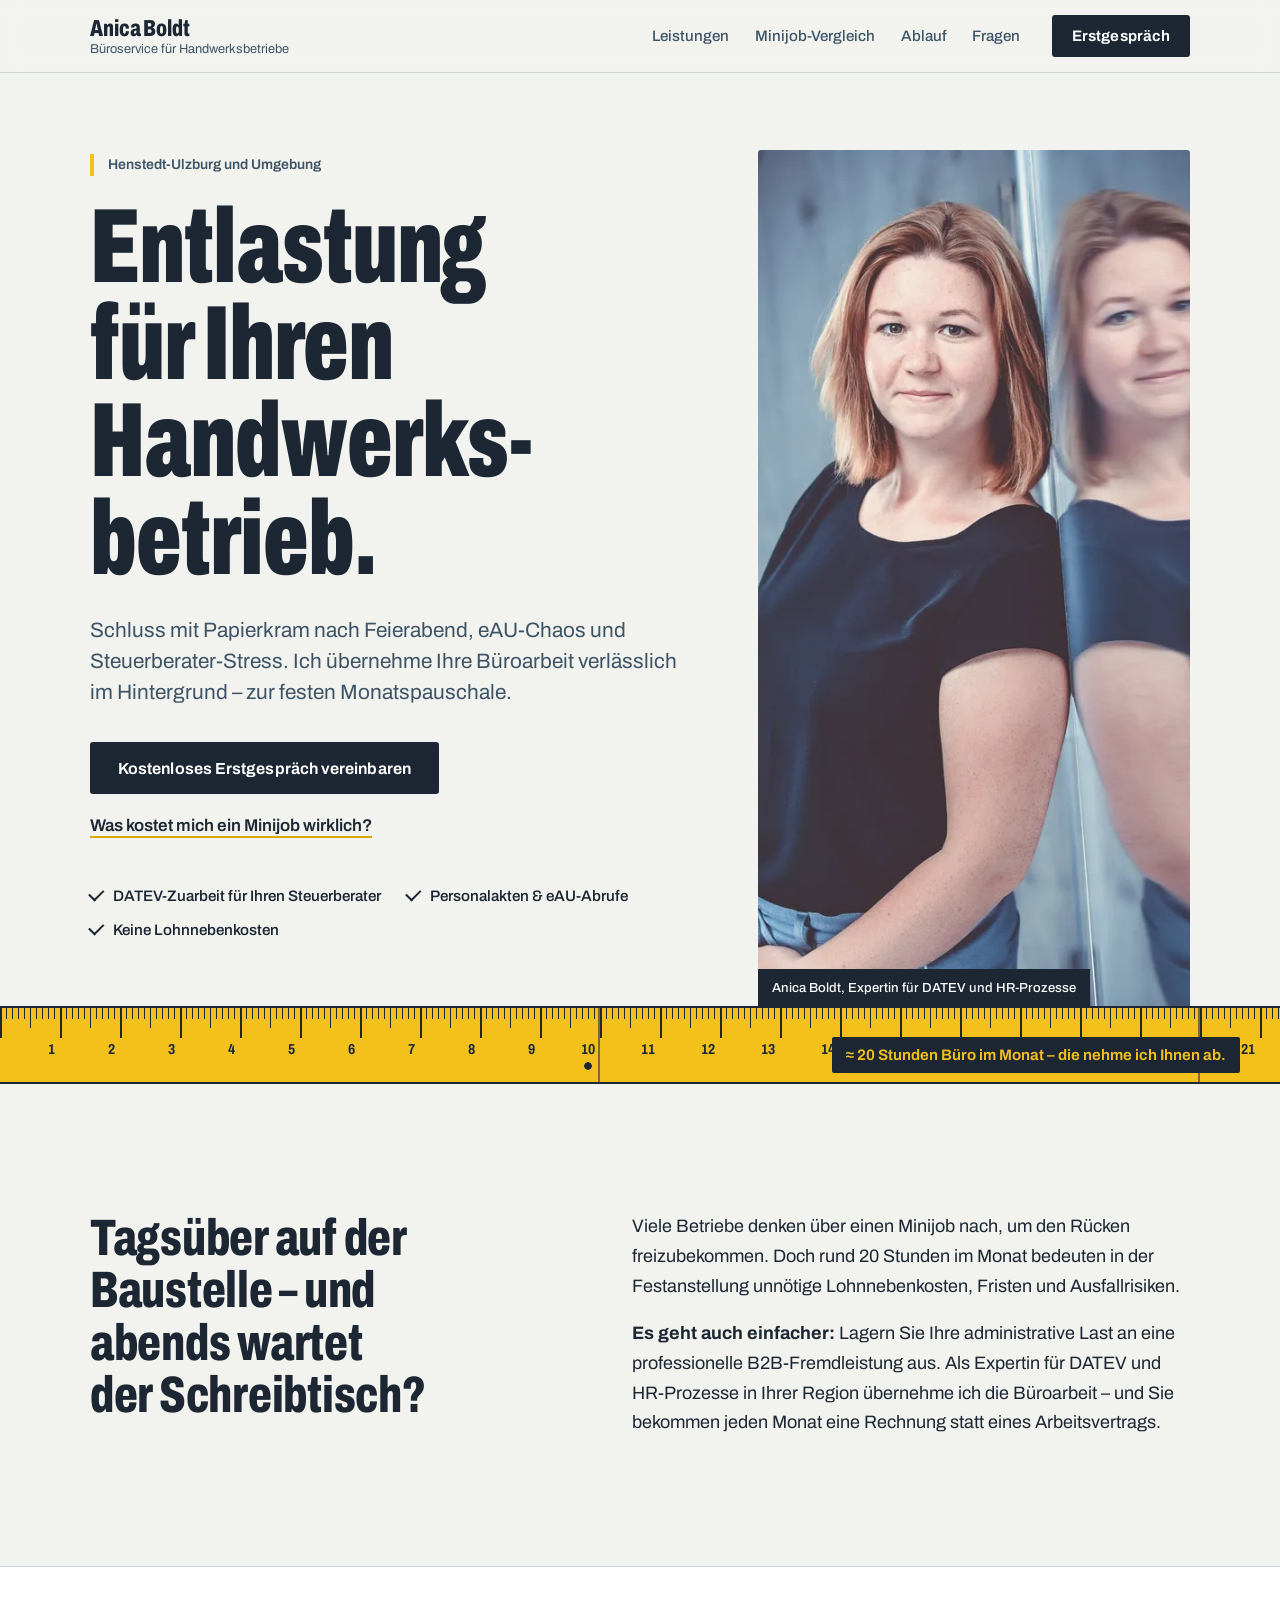
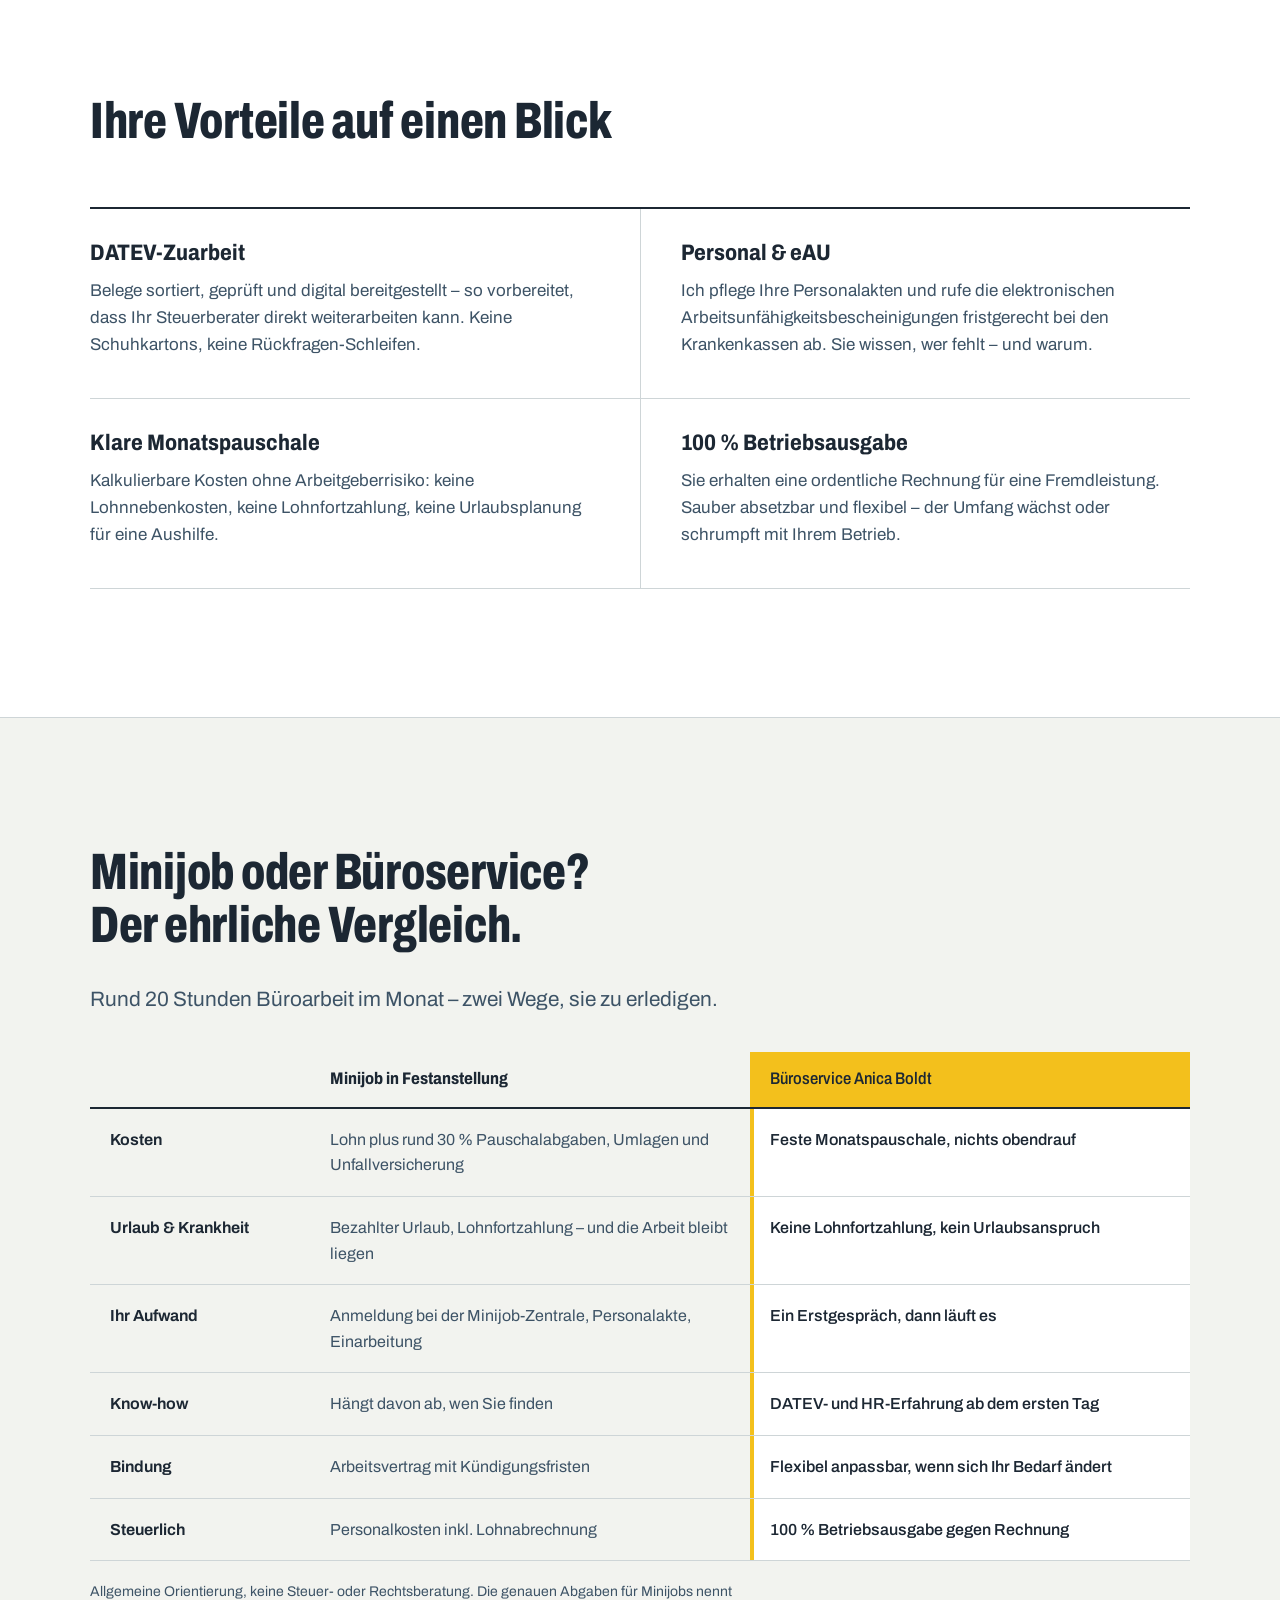
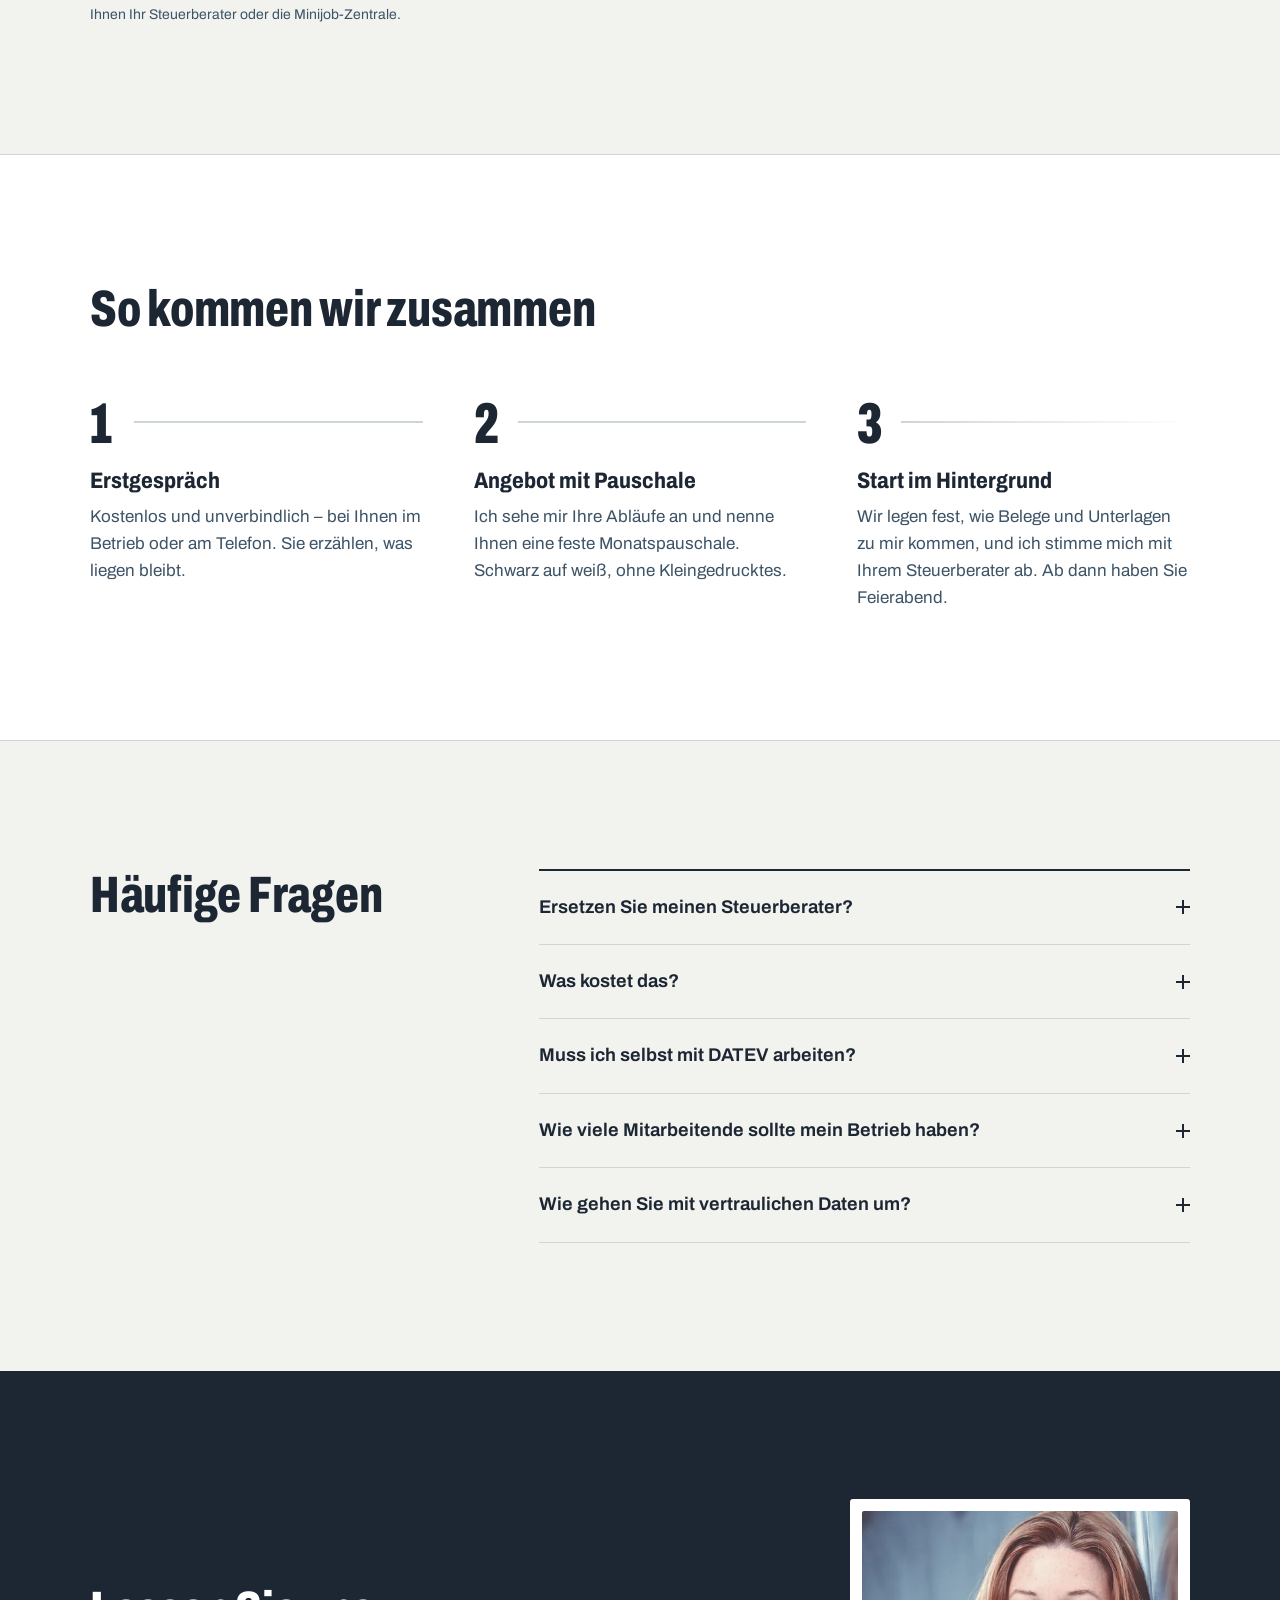
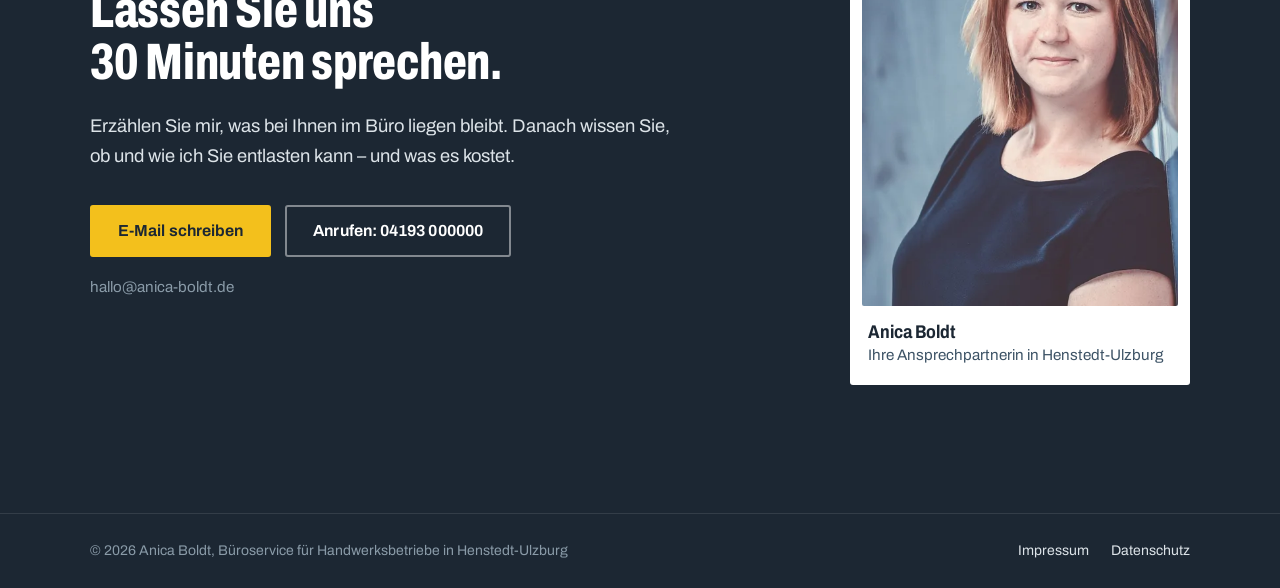
==== index.html @ bea67212 "Landingpage Anica Boldt – Büroservice für Handwerksbetriebe Statische Seite (HTML/CSS), lokal eingeb" ====
<!doctype html>
<html lang="de">
<head>
  <meta charset="utf-8">
  <meta name="viewport" content="width=device-width, initial-scale=1">
  <title>Anica Boldt – Büroservice für Handwerksbetriebe in Henstedt-Ulzburg</title>
  <meta name="description" content="DATEV-Zuarbeit, Personalakten und eAU-Abrufe für Handwerksbetriebe in Henstedt-Ulzburg und Umgebung. Feste Monatspauschale statt Minijob – ohne Lohnnebenkosten und Arbeitgeberrisiko.">
  <link rel="canonical" href="https://anica-boldt.de/">
  <meta property="og:type" content="website">
  <meta property="og:locale" content="de_DE">
  <meta property="og:title" content="Anica Boldt – Büroservice für Handwerksbetriebe">
  <meta property="og:description" content="Schluss mit Papierkram nach Feierabend. DATEV-Zuarbeit, Personal & eAU – zur festen Monatspauschale.">
  <meta property="og:image" content="https://anica-boldt.de/assets/img/og-image.jpg">
  <meta name="theme-color" content="#1C2733">
  <link rel="icon" href="assets/img/favicon.svg" type="image/svg+xml">
  <link rel="preload" href="assets/fonts/archivo-latin-wdth-normal.woff2" as="font" type="font/woff2" crossorigin>
  <link rel="stylesheet" href="assets/css/styles.css">
  <script type="application/ld+json">
  {
    "@context": "https://schema.org",
    "@type": "ProfessionalService",
    "name": "Anica Boldt – Büroservice für Handwerksbetriebe",
    "founder": { "@type": "Person", "name": "Anica Boldt" },
    "areaServed": ["Henstedt-Ulzburg", "Kaltenkirchen", "Norderstedt", "Kreis Segeberg"],
    "address": { "@type": "PostalAddress", "addressLocality": "Henstedt-Ulzburg", "postalCode": "24558", "addressCountry": "DE" },
    "email": "hallo@anica-boldt.de",
    "url": "https://anica-boldt.de/"
  }
  </script>
</head>
<body>
  <a class="skip" href="#inhalt">Zum Inhalt springen</a>

  <header class="site-header">
    <div class="wrap site-header__inner">
      <a class="brand" href="#top" aria-label="Anica Boldt – zur Startseite">
        <span class="brand__name">Anica Boldt</span>
        <span class="brand__tag">Büroservice für Handwerksbetriebe</span>
      </a>
      <nav class="nav" aria-label="Hauptnavigation">
        <a href="#leistungen">Leistungen</a>
        <a href="#vergleich">Minijob-Vergleich</a>
        <a href="#ablauf">Ablauf</a>
        <a href="#fragen">Fragen</a>
      </nav>
      <a class="btn btn--small" href="#kontakt">Erstgespräch</a>
    </div>
  </header>

  <main id="inhalt">
    <!-- HERO -->
    <section class="hero" id="top">
      <div class="wrap hero__grid">
        <div class="hero__text">
          <p class="hero__place">Henstedt-Ulzburg und Umgebung</p>
          <h1 class="hero__title">Entlastung für Ihren Handwerks&shy;betrieb.</h1>
          <p class="hero__lead">Schluss mit Papierkram nach Feierabend, eAU-Chaos und Steuerberater-Stress. Ich übernehme Ihre Büroarbeit verlässlich im Hintergrund – zur festen Monatspauschale.</p>
          <div class="hero__actions">
            <a class="btn" href="#kontakt">Kostenloses Erstgespräch vereinbaren</a>
            <a class="link" href="#vergleich">Was kostet mich ein Minijob wirklich?</a>
          </div>
          <ul class="hero__facts" aria-label="Kurz gesagt">
            <li>DATEV-Zuarbeit für Ihren Steuerberater</li>
            <li>Personalakten &amp; eAU-Abrufe</li>
            <li>Keine Lohnnebenkosten</li>
          </ul>
        </div>
        <figure class="hero__photo">
          <picture>
            <source type="image/webp" srcset="assets/img/anica-boldt-760.webp 760w, assets/img/anica-boldt-1200.webp 1200w" sizes="(min-width: 960px) 44vw, 100vw">
            <img src="assets/img/anica-boldt-1200.jpg" srcset="assets/img/anica-boldt-760.jpg 760w, assets/img/anica-boldt-1200.jpg 1200w" sizes="(min-width: 960px) 44vw, 100vw" width="1200" height="1500" alt="Anica Boldt, Büroservice für Handwerksbetriebe, lehnt lächelnd an einer Glaswand">
          </picture>
          <figcaption>Anica Boldt, Expertin für DATEV und HR-Prozesse</figcaption>
        </figure>
      </div>

      <!-- Zollstock: das eine wiedererkennbare Element der Seite -->
      <div class="ruler" role="img" aria-label="Zollstock-Grafik: rund 20 Stunden Büroarbeit im Monat">
        <div class="ruler__track">
          <div class="ruler__nums" aria-hidden="true"></div>
          <div class="ruler__span">
            <span class="ruler__label">≈ 20 Stunden Büro im Monat – die nehme ich Ihnen ab.</span>
          </div>
        </div>
      </div>
    </section>

    <!-- PROBLEM -->
    <section class="section problem">
      <div class="wrap problem__grid">
        <h2 class="h2">Tagsüber auf der Baustelle – und abends wartet der Schreibtisch?</h2>
        <div class="prose">
          <p>Viele Betriebe denken über einen Minijob nach, um den Rücken freizubekommen. Doch rund 20 Stunden im Monat bedeuten in der Festanstellung unnötige Lohnnebenkosten, Fristen und Ausfallrisiken.</p>
          <p><strong>Es geht auch einfacher:</strong> Lagern Sie Ihre administrative Last an eine professionelle B2B-Fremdleistung aus. Als Expertin für DATEV und HR-Prozesse in Ihrer Region übernehme ich die Büroarbeit – und Sie bekommen jeden Monat eine Rechnung statt eines Arbeitsvertrags.</p>
        </div>
      </div>
    </section>

    <!-- LEISTUNGEN -->
    <section class="section services" id="leistungen">
      <div class="wrap">
        <h2 class="h2 h2--wide">Ihre Vorteile auf einen Blick</h2>
        <div class="services__list">
          <article class="service">
            <h3>DATEV-Zuarbeit</h3>
            <p>Belege sortiert, geprüft und digital bereitgestellt – so vorbereitet, dass Ihr Steuerberater direkt weiterarbeiten kann. Keine Schuhkartons, keine Rückfragen-Schleifen.</p>
          </article>
          <article class="service">
            <h3>Personal &amp; eAU</h3>
            <p>Ich pflege Ihre Personalakten und rufe die elektronischen Arbeitsunfähigkeits&shy;bescheinigungen fristgerecht bei den Krankenkassen ab. Sie wissen, wer fehlt – und warum.</p>
          </article>
          <article class="service">
            <h3>Klare Monatspauschale</h3>
            <p>Kalkulierbare Kosten ohne Arbeitgeberrisiko: keine Lohnnebenkosten, keine Lohnfortzahlung, keine Urlaubsplanung für eine Aushilfe.</p>
          </article>
          <article class="service">
            <h3>100&nbsp;% Betriebsausgabe</h3>
            <p>Sie erhalten eine ordentliche Rechnung für eine Fremdleistung. Sauber absetzbar und flexibel – der Umfang wächst oder schrumpft mit Ihrem Betrieb.</p>
          </article>
        </div>
      </div>
    </section>

    <!-- VERGLEICH -->
    <section class="section compare" id="vergleich">
      <div class="wrap">
        <h2 class="h2 h2--wide">Minijob oder Büroservice? Der ehrliche Vergleich.</h2>
        <p class="compare__intro">Rund 20 Stunden Büroarbeit im Monat – zwei Wege, sie zu erledigen.</p>
        <div class="table-scroll" tabindex="0" role="region" aria-label="Vergleichstabelle Minijob und Büroservice">
          <table class="compare__table">
            <thead>
              <tr>
                <th scope="col"><span class="visually-hidden">Kriterium</span></th>
                <th scope="col">Minijob in Festanstellung</th>
                <th scope="col" class="is-us">Büroservice Anica Boldt</th>
              </tr>
            </thead>
            <tbody>
              <tr>
                <th scope="row">Kosten</th>
                <td>Lohn plus rund 30&nbsp;% Pauschalabgaben, Umlagen und Unfallversicherung</td>
                <td class="is-us">Feste Monatspauschale, nichts obendrauf</td>
              </tr>
              <tr>
                <th scope="row">Urlaub &amp; Krankheit</th>
                <td>Bezahlter Urlaub, Lohnfortzahlung – und die Arbeit bleibt liegen</td>
                <td class="is-us">Keine Lohnfortzahlung, kein Urlaubsanspruch</td>
              </tr>
              <tr>
                <th scope="row">Ihr Aufwand</th>
                <td>Anmeldung bei der Minijob-Zentrale, Personalakte, Einarbeitung</td>
                <td class="is-us">Ein Erstgespräch, dann läuft es</td>
              </tr>
              <tr>
                <th scope="row">Know-how</th>
                <td>Hängt davon ab, wen Sie finden</td>
                <td class="is-us">DATEV- und HR-Erfahrung ab dem ersten Tag</td>
              </tr>
              <tr>
                <th scope="row">Bindung</th>
                <td>Arbeitsvertrag mit Kündigungsfristen</td>
                <td class="is-us">Flexibel anpassbar, wenn sich Ihr Bedarf ändert</td>
              </tr>
              <tr>
                <th scope="row">Steuerlich</th>
                <td>Personalkosten inkl. Lohnabrechnung</td>
                <td class="is-us">100&nbsp;% Betriebsausgabe gegen Rechnung</td>
              </tr>
            </tbody>
          </table>
        </div>
        <p class="fineprint">Allgemeine Orientierung, keine Steuer- oder Rechtsberatung. Die genauen Abgaben für Minijobs nennt Ihnen Ihr Steuerberater oder die Minijob-Zentrale.</p>
      </div>
    </section>

    <!-- ABLAUF (echte Abfolge – daher nummeriert) -->
    <section class="section steps" id="ablauf">
      <div class="wrap">
        <h2 class="h2 h2--wide">So kommen wir zusammen</h2>
        <ol class="steps__list">
          <li>
            <h3>Erstgespräch</h3>
            <p>Kostenlos und unverbindlich – bei Ihnen im Betrieb oder am Telefon. Sie erzählen, was liegen bleibt.</p>
          </li>
          <li>
            <h3>Angebot mit Pauschale</h3>
            <p>Ich sehe mir Ihre Abläufe an und nenne Ihnen eine feste Monatspauschale. Schwarz auf weiß, ohne Kleingedrucktes.</p>
          </li>
          <li>
            <h3>Start im Hintergrund</h3>
            <p>Wir legen fest, wie Belege und Unterlagen zu mir kommen, und ich stimme mich mit Ihrem Steuerberater ab. Ab dann haben Sie Feierabend.</p>
          </li>
        </ol>
      </div>
    </section>

    <!-- FAQ -->
    <section class="section faq" id="fragen">
      <div class="wrap faq__grid">
        <h2 class="h2">Häufige Fragen</h2>
        <div class="faq__list">
          <details>
            <summary>Ersetzen Sie meinen Steuerberater?</summary>
            <p>Nein. Ich arbeite Ihrem Steuerberater zu: Belege, Unterlagen und Personaldaten kommen vollständig und geordnet bei ihm an. Die steuerliche Beratung, Buchführung und Abschlüsse bleiben bei Ihrer Kanzlei – meist wird es dort sogar günstiger, weil weniger nachgefragt werden muss.</p>
          </details>
          <details>
            <summary>Was kostet das?</summary>
            <p>Das hängt vom Umfang ab – wie viele Belege, wie viele Mitarbeitende. Nach dem Erstgespräch bekommen Sie eine feste Monatspauschale. Keine Stundenzettel, keine Überraschungen.</p>
          </details>
          <details>
            <summary>Muss ich selbst mit DATEV arbeiten?</summary>
            <p>Nein. Sie geben mir Ihre Unterlagen so, wie es für Sie am einfachsten ist. Den Weg in die DATEV-Welt Ihres Steuerberaters übernehme ich.</p>
          </details>
          <details>
            <summary>Wie viele Mitarbeitende sollte mein Betrieb haben?</summary>
            <p>Mein Angebot richtet sich an kleine und mittlere Handwerksbetriebe – vom Meister mit zwei Gesellen bis zum Betrieb mit eigener Kolonne. Sprechen Sie mich einfach an.</p>
          </details>
          <details>
            <summary>Wie gehen Sie mit vertraulichen Daten um?</summary>
            <p>Personal- und Finanzdaten behandle ich streng vertraulich. Wir schließen einen Vertrag zur Auftragsverarbeitung nach DSGVO, bevor ich mit Ihren Unterlagen arbeite.</p>
          </details>
        </div>
      </div>
    </section>

    <!-- KONTAKT -->
    <section class="contact" id="kontakt">
      <div class="wrap contact__grid">
        <div class="contact__text">
          <h2 class="h2 h2--light">Lassen Sie uns 30&nbsp;Minuten sprechen.</h2>
          <p>Erzählen Sie mir, was bei Ihnen im Büro liegen bleibt. Danach wissen Sie, ob und wie ich Sie entlasten kann – und was es kostet.</p>
          <div class="contact__actions">
            <a class="btn btn--yellow" href="mailto:hallo@anica-boldt.de?subject=Erstgespr%C3%A4ch%20B%C3%BCroservice">E-Mail schreiben</a>
            <a class="btn btn--ghost" href="tel:+494193000000">Anrufen: 04193 000000</a>
          </div>
          <p class="contact__mail">hallo@anica-boldt.de</p>
        </div>
        <figure class="contact__card">
          <picture>
            <source type="image/webp" srcset="assets/img/anica-boldt-portrait.webp">
            <img src="assets/img/anica-boldt-portrait.jpg" width="480" height="600" alt="Porträt von Anica Boldt">
          </picture>
          <figcaption>
            <strong>Anica Boldt</strong>
            Ihre Ansprechpartnerin in Henstedt-Ulzburg
          </figcaption>
        </figure>
      </div>
    </section>
  </main>

  <footer class="site-footer">
    <div class="wrap site-footer__inner">
      <p>© <span id="year">2026</span> Anica Boldt, Büroservice für Handwerksbetriebe in Henstedt-Ulzburg</p>
      <nav aria-label="Rechtliches">
        <a href="impressum.html">Impressum</a>
        <a href="datenschutz.html">Datenschutz</a>
      </nav>
    </div>
  </footer>

  <script src="assets/js/main.js" defer></script>
</body>
</html>
---- assets/css/styles.css ----
/* Anica Boldt – Büroservice für Handwerksbetriebe
   Farben aus dem Foto (Schiefer/Blaugrau) + Zollstock-Gelb als einziger Akzent. */

@font-face {
  font-family: "Archivo";
  font-style: normal;
  font-display: swap;
  font-weight: 100 900;
  font-stretch: 62% 125%;
  src: url("../fonts/archivo-latin-wdth-normal.woff2") format("woff2-variations"),
       url("../fonts/archivo-latin-wdth-normal.woff2") format("woff2");
}

:root {
  --ink: #1C2733;        /* Schiefer, fast schwarz */
  --slate: #3D5366;      /* Blaugrau aus dem Foto */
  --mist: #8A9BA8;       /* gedämpftes Grau für Nebentext auf dunkel */
  --paper: #F2F3EF;      /* kühles Papierweiß */
  --white: #FFFFFF;
  --line: #CED5D7;
  --yellow: #F3C01C;     /* Zollstock-Gelb */
  --yellow-deep: #D9A800;

  --font: "Archivo", "Helvetica Neue", Arial, sans-serif;
  --condensed: 72%;
  --wrap: 1180px;
  --gutter: clamp(16px, 4vw, 40px);
  --section: clamp(72px, 10vw, 128px);

  /* Typoskala (Quarte, 1.333) */
  --t-small: 0.875rem;
  --t-body: 1.0625rem;
  --t-lead: 1.3rem;
  --t-h3: 1.4rem;
  --t-h2: clamp(2rem, 4.2vw, 3.2rem);
  --t-h1: clamp(3rem, 8.4vw, 6.6rem);
}

*,
*::before,
*::after { box-sizing: border-box; }

html { scroll-behavior: smooth; scroll-padding-top: 84px; }
@media (prefers-reduced-motion: reduce) { html { scroll-behavior: auto; } }

body {
  margin: 0;
  font-family: var(--font);
  font-size: var(--t-body);
  line-height: 1.6;
  color: var(--ink);
  background: var(--paper);
  -webkit-font-smoothing: antialiased;
  text-rendering: optimizeLegibility;
}

img { display: block; max-width: 100%; height: auto; }
figure { margin: 0; }
h1, h2, h3 { margin: 0; line-height: 1.05; }
p { margin: 0 0 1em; }
p:last-child { margin-bottom: 0; }

a { color: inherit; }
:focus-visible {
  outline: 3px solid var(--yellow-deep);
  outline-offset: 3px;
  border-radius: 2px;
}

.wrap {
  width: 100%;
  max-width: var(--wrap);
  margin-inline: auto;
  padding-inline: var(--gutter);
}

.visually-hidden {
  position: absolute; width: 1px; height: 1px; overflow: hidden;
  clip: rect(0 0 0 0); white-space: nowrap;
}

.skip {
  position: absolute; left: 16px; top: -60px; z-index: 100;
  background: var(--yellow); color: var(--ink); padding: 10px 16px;
  font-weight: 700; text-decoration: none;
}
.skip:focus { top: 12px; }

/* ---------- Buttons & Links ---------- */
.btn {
  display: inline-flex; align-items: center; justify-content: center;
  min-height: 52px; padding: 0 26px;
  background: var(--ink); color: var(--white);
  font-weight: 650; font-size: 1rem; letter-spacing: 0.005em;
  text-decoration: none; border-radius: 3px;
  border: 2px solid var(--ink);
  transition: background-color .15s ease, color .15s ease;
}
.btn:hover { background: var(--slate); border-color: var(--slate); }
.btn--small { min-height: 42px; padding: 0 18px; font-size: 0.95rem; }
.btn--yellow { background: var(--yellow); border-color: var(--yellow); color: var(--ink); }
.btn--yellow:hover { background: #FFD43D; border-color: #FFD43D; }
.btn--ghost { background: transparent; border-color: rgba(255,255,255,.45); color: var(--white); }
.btn--ghost:hover { background: rgba(255,255,255,.08); border-color: var(--white); }

.link {
  font-weight: 600;
  text-decoration: underline;
  text-decoration-color: var(--yellow-deep);
  text-decoration-thickness: 2px;
  text-underline-offset: 5px;
}
.link:hover { text-decoration-color: var(--ink); }

/* ---------- Header ---------- */
.site-header {
  position: sticky; top: 0; z-index: 50;
  background: rgba(242, 243, 239, .92);
  backdrop-filter: saturate(1.2) blur(8px);
  -webkit-backdrop-filter: saturate(1.2) blur(8px);
  border-bottom: 1px solid var(--line);
}
.site-header__inner {
  display: flex; align-items: center; gap: 32px;
  min-height: 72px;
}
.brand { display: flex; flex-direction: column; text-decoration: none; line-height: 1.1; }
.brand__name {
  font-size: 1.45rem; font-weight: 800; font-stretch: var(--condensed);
  letter-spacing: -0.005em;
}
.brand__tag { font-size: 0.8rem; color: var(--slate); }
.nav { display: flex; gap: 26px; margin-left: auto; }
.nav a { text-decoration: none; font-size: 0.95rem; font-weight: 500; color: var(--slate); }
.nav a:hover { color: var(--ink); }

@media (max-width: 880px) {
  .nav { display: none; }
  .site-header__inner { justify-content: space-between; }
}

/* ---------- Hero ---------- */
.hero { padding-top: clamp(40px, 6vw, 80px); overflow: hidden; }
.hero__grid {
  display: grid;
  grid-template-columns: minmax(0, 7fr) minmax(0, 5fr);
  gap: clamp(32px, 5vw, 72px);
  align-items: end;
}
.hero__text { padding-bottom: clamp(32px, 5vw, 64px); }
.hero__place {
  display: inline-block;
  font-size: var(--t-small); font-weight: 600; color: var(--slate);
  margin-bottom: 22px;
  padding-left: 14px;
  border-left: 4px solid var(--yellow);
}
.hero__title {
  font-size: var(--t-h1);
  font-weight: 850;
  font-stretch: 64%;
  line-height: 0.92;
  letter-spacing: -0.01em;
  text-wrap: balance;
  hyphens: manual;
  margin-bottom: 28px;
}
.hero__lead {
  font-size: var(--t-lead);
  line-height: 1.5;
  max-width: 34em;
  color: var(--slate);
  margin-bottom: 34px;
}
.hero__actions { display: flex; flex-wrap: wrap; align-items: center; gap: 18px 28px; }
.hero__facts {
  list-style: none; padding: 0; margin: 44px 0 0;
  display: flex; flex-wrap: wrap; gap: 10px 26px;
  font-size: 0.95rem; font-weight: 550;
}
.hero__facts li { display: flex; align-items: center; gap: 9px; }
.hero__facts li::before {
  content: ""; width: 14px; height: 9px; flex: none;
  border-left: 2.5px solid var(--ink); border-bottom: 2.5px solid var(--ink);
  transform: rotate(-45deg) translate(1px, -2px);
}

.hero__photo { position: relative; align-self: stretch; }
.hero__photo img {
  width: 100%; height: 100%;
  object-fit: cover; object-position: 30% 20%;
  aspect-ratio: 4 / 5;
  border-radius: 3px 3px 0 0;
}
.hero__photo figcaption {
  position: absolute; left: 0; bottom: 0;
  background: var(--ink); color: var(--white);
  font-size: 0.82rem; font-weight: 500;
  padding: 8px 14px;
}

@media (max-width: 960px) {
  .hero__grid { grid-template-columns: 1fr; }
  .hero__text { padding-bottom: 0; }
  .hero__photo { max-width: 520px; }
  .hero__photo img { aspect-ratio: 5 / 4; object-position: 30% 22%; }
}

/* ---------- Zollstock ---------- */
.ruler {
  position: relative;
  background: var(--yellow);
  border-top: 2px solid var(--ink);
  border-bottom: 2px solid var(--ink);
}
.ruler__track {
  position: relative;
  height: 74px;
  /* Millimeter-, Halbzentimeter- und Zentimeterstriche */
  background-image:
    linear-gradient(to right, var(--ink) 2px, transparent 2px),
    linear-gradient(to right, var(--ink) 1.5px, transparent 1.5px),
    linear-gradient(to right, var(--ink) 1px, transparent 1px);
  background-size: 60px 30px, 30px 20px, 6px 11px;
  background-repeat: repeat-x;
  background-position: 0 0, 0 0, 0 0;
}
/* Gelenke des Zollstocks alle 20 cm */
.ruler__track::after {
  content: "";
  position: absolute; inset: 0;
  background-image:
    linear-gradient(to right, transparent 0 calc(100% - 2px), rgba(28,39,51,.55) calc(100% - 2px)),
    radial-gradient(circle at calc(100% - 12px) 58px, var(--ink) 0 3.5px, transparent 4px);
  background-size: 600px 100%, 600px 100%;
  background-repeat: repeat-x;
  pointer-events: none;
}
.ruler__nums {
  position: absolute; top: 30px; left: 0; right: 0;
  display: flex; white-space: nowrap; overflow: hidden;
  font-size: 0.9rem; font-weight: 700; font-stretch: 80%;
  font-variant-numeric: tabular-nums;
}
.ruler__nums span { flex: 0 0 60px; text-align: right; padding-right: 5px; }
.ruler__span {
  position: absolute; z-index: 2; right: var(--gutter); bottom: 9px;
  display: flex; align-items: center;
}
.ruler__label {
  background: var(--ink); color: var(--yellow);
  font-size: 0.95rem; font-weight: 650;
  padding: 6px 14px;
  border-radius: 2px;
}
@media (max-width: 640px) {
  .ruler__track { height: 118px; }
  .ruler__track::after { background-image: linear-gradient(to right, transparent 0 calc(100% - 2px), rgba(28,39,51,.55) calc(100% - 2px)); }
  .ruler__span { left: var(--gutter); right: var(--gutter); bottom: 8px; }
  .ruler__label { font-size: 0.85rem; }
}

/* ---------- Sections ---------- */
.section { padding-block: var(--section); }
.h2 {
  font-size: var(--t-h2);
  font-weight: 800;
  font-stretch: var(--condensed);
  letter-spacing: -0.005em;
  line-height: 1.02;
  text-wrap: balance;
}
.h2--wide { max-width: 18em; margin-bottom: clamp(36px, 5vw, 60px); }
.h2--light { color: var(--white); }

.prose { max-width: 36em; font-size: 1.125rem; line-height: 1.65; }

/* Problem */
.problem__grid {
  display: grid;
  grid-template-columns: minmax(0, 5fr) minmax(0, 6fr);
  gap: clamp(28px, 6vw, 96px);
}
@media (max-width: 860px) { .problem__grid { grid-template-columns: 1fr; } }

/* Leistungen */
.services { background: var(--white); border-block: 1px solid var(--line); }
.services__list {
  display: grid;
  grid-template-columns: repeat(2, minmax(0, 1fr));
  border-top: 2px solid var(--ink);
}
.service {
  padding: 32px 40px 40px 0;
  border-bottom: 1px solid var(--line);
}
.service:nth-child(even) { padding-left: 40px; padding-right: 0; border-left: 1px solid var(--line); }
.service h3 {
  font-size: var(--t-h3); font-weight: 750; font-stretch: 85%;
  margin-bottom: 12px;
}
.service p { color: var(--slate); max-width: 32em; }
@media (max-width: 760px) {
  .services__list { grid-template-columns: 1fr; }
  .service, .service:nth-child(even) { padding: 26px 0 30px; border-left: 0; }
}

/* Vergleich */
.compare__intro { font-size: var(--t-lead); color: var(--slate); margin: -28px 0 36px; max-width: 34em; }
.table-scroll { overflow-x: auto; -webkit-overflow-scrolling: touch; }
.compare__table {
  width: 100%; min-width: 620px;
  border-collapse: collapse;
  font-size: 1rem;
}
.compare__table th,
.compare__table td {
  text-align: left; vertical-align: top;
  padding: 18px 20px;
  border-bottom: 1px solid var(--line);
}
.compare__table thead th {
  font-size: 1.05rem; font-weight: 750; font-stretch: 85%;
  border-bottom: 2px solid var(--ink);
  vertical-align: bottom;
  padding-block: 14px;
}
.compare__table tbody th { font-weight: 650; width: 20%; }
.compare__table td { color: var(--slate); width: 40%; }
.compare__table .is-us { background: var(--white); color: var(--ink); font-weight: 550; }
.compare__table thead .is-us { background: var(--yellow); border-bottom-color: var(--ink); }
.compare__table tbody td.is-us { box-shadow: inset 4px 0 0 var(--yellow); }
.fineprint { margin-top: 20px; font-size: var(--t-small); color: var(--slate); max-width: 46em; }

/* Ablauf */
.steps { background: var(--white); border-block: 1px solid var(--line); }
.steps__list {
  list-style: none; margin: 0; padding: 0;
  display: grid; grid-template-columns: repeat(3, minmax(0, 1fr));
  gap: clamp(24px, 4vw, 56px);
  counter-reset: step;
}
.steps__list li { counter-increment: step; position: relative; padding-top: 74px; }
.steps__list li::before {
  content: counter(step);
  position: absolute; top: 0; left: 0;
  font-size: 3.6rem; font-weight: 850; font-stretch: 64%; line-height: 1;
  color: var(--ink);
}
.steps__list li::after {
  content: ""; position: absolute; top: 26px; left: 44px; right: 0;
  height: 2px; background: var(--line);
}
.steps__list li:last-child::after { background: linear-gradient(to right, var(--line), transparent); }
.steps__list h3 { font-size: var(--t-h3); font-weight: 750; font-stretch: 85%; margin-bottom: 10px; }
.steps__list p { color: var(--slate); max-width: 26em; }
@media (max-width: 820px) { .steps__list { grid-template-columns: 1fr; } }

/* FAQ */
.faq__grid {
  display: grid;
  grid-template-columns: minmax(0, 4fr) minmax(0, 7fr);
  gap: clamp(28px, 6vw, 96px);
}
@media (max-width: 860px) { .faq__grid { grid-template-columns: 1fr; } }
.faq__list { border-top: 2px solid var(--ink); }
.faq__list details { border-bottom: 1px solid var(--line); }
.faq__list summary {
  cursor: pointer; list-style: none;
  display: flex; justify-content: space-between; align-items: center; gap: 20px;
  padding: 22px 0;
  font-size: 1.15rem; font-weight: 650;
}
.faq__list summary::-webkit-details-marker { display: none; }
.faq__list summary::after {
  content: ""; flex: none; width: 14px; height: 14px;
  background:
    linear-gradient(var(--ink), var(--ink)) center / 14px 2px no-repeat,
    linear-gradient(var(--ink), var(--ink)) center / 2px 14px no-repeat;
  transition: transform .2s ease;
}
.faq__list details[open] summary::after { transform: rotate(45deg); }
.faq__list details p { color: var(--slate); max-width: 38em; padding-bottom: 24px; margin: 0; }
@media (prefers-reduced-motion: reduce) { .faq__list summary::after { transition: none; } }

/* Kontakt */
.contact { background: var(--ink); color: #DCE3E8; padding-block: var(--section); }
.contact__grid {
  display: grid;
  grid-template-columns: minmax(0, 7fr) minmax(0, 4fr);
  gap: clamp(36px, 6vw, 96px);
  align-items: center;
}
.contact__text p { font-size: 1.15rem; max-width: 32em; margin-top: 24px; }
.contact__actions { display: flex; flex-wrap: wrap; gap: 14px; margin-top: 34px; }
.contact__mail { font-size: 0.95rem !important; color: var(--mist); margin-top: 18px !important; }
.contact__card { background: var(--white); color: var(--ink); padding: 12px 12px 18px; max-width: 340px; justify-self: end; border-radius: 3px; }
.contact__card img { width: 100%; aspect-ratio: 4 / 5; object-fit: cover; border-radius: 2px; }
.contact__card figcaption { padding: 14px 6px 0; font-size: 0.95rem; color: var(--slate); line-height: 1.4; }
.contact__card strong { display: block; color: var(--ink); font-size: 1.15rem; font-stretch: 85%; }
@media (max-width: 820px) {
  .contact__grid { grid-template-columns: 1fr; }
  .contact__card { justify-self: start; max-width: 280px; }
}

/* Footer */
.site-footer { background: var(--ink); color: var(--mist); border-top: 1px solid rgba(255,255,255,.1); font-size: var(--t-small); }
.site-footer__inner { display: flex; flex-wrap: wrap; justify-content: space-between; gap: 12px 24px; padding-block: 26px; }
.site-footer p { margin: 0; }
.site-footer nav { display: flex; gap: 22px; }
.site-footer a { color: #DCE3E8; text-decoration: none; }
.site-footer a:hover { text-decoration: underline; }

/* Rechtstexte */
.legal { padding-block: clamp(48px, 8vw, 96px); }
.legal .wrap { max-width: 820px; }
.legal h1 { font-size: var(--t-h2); font-weight: 800; font-stretch: var(--condensed); margin-bottom: 32px; }
.legal h2 { font-size: 1.3rem; font-stretch: 85%; margin: 36px 0 10px; }
.legal p, .legal li { color: var(--slate); max-width: 40em; }
.todo { background: #FFF3C4; padding: 1px 4px; }
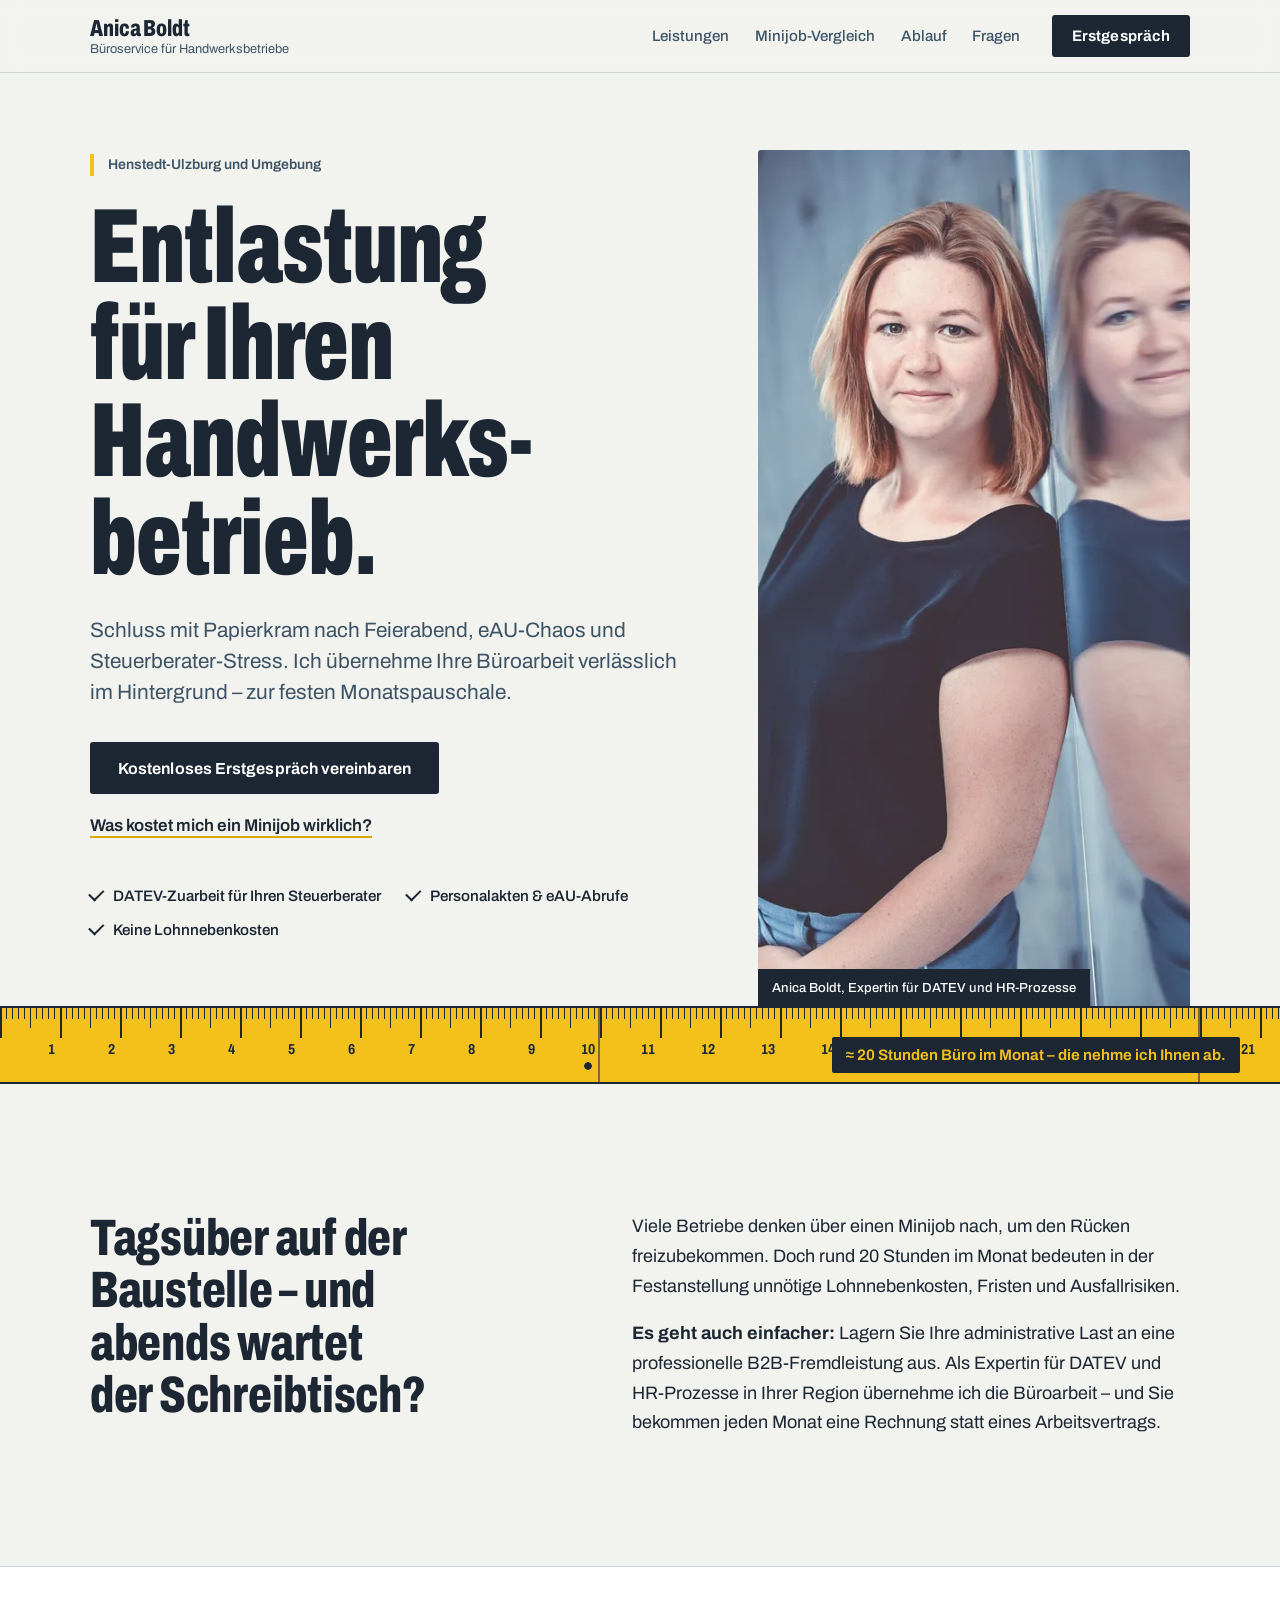
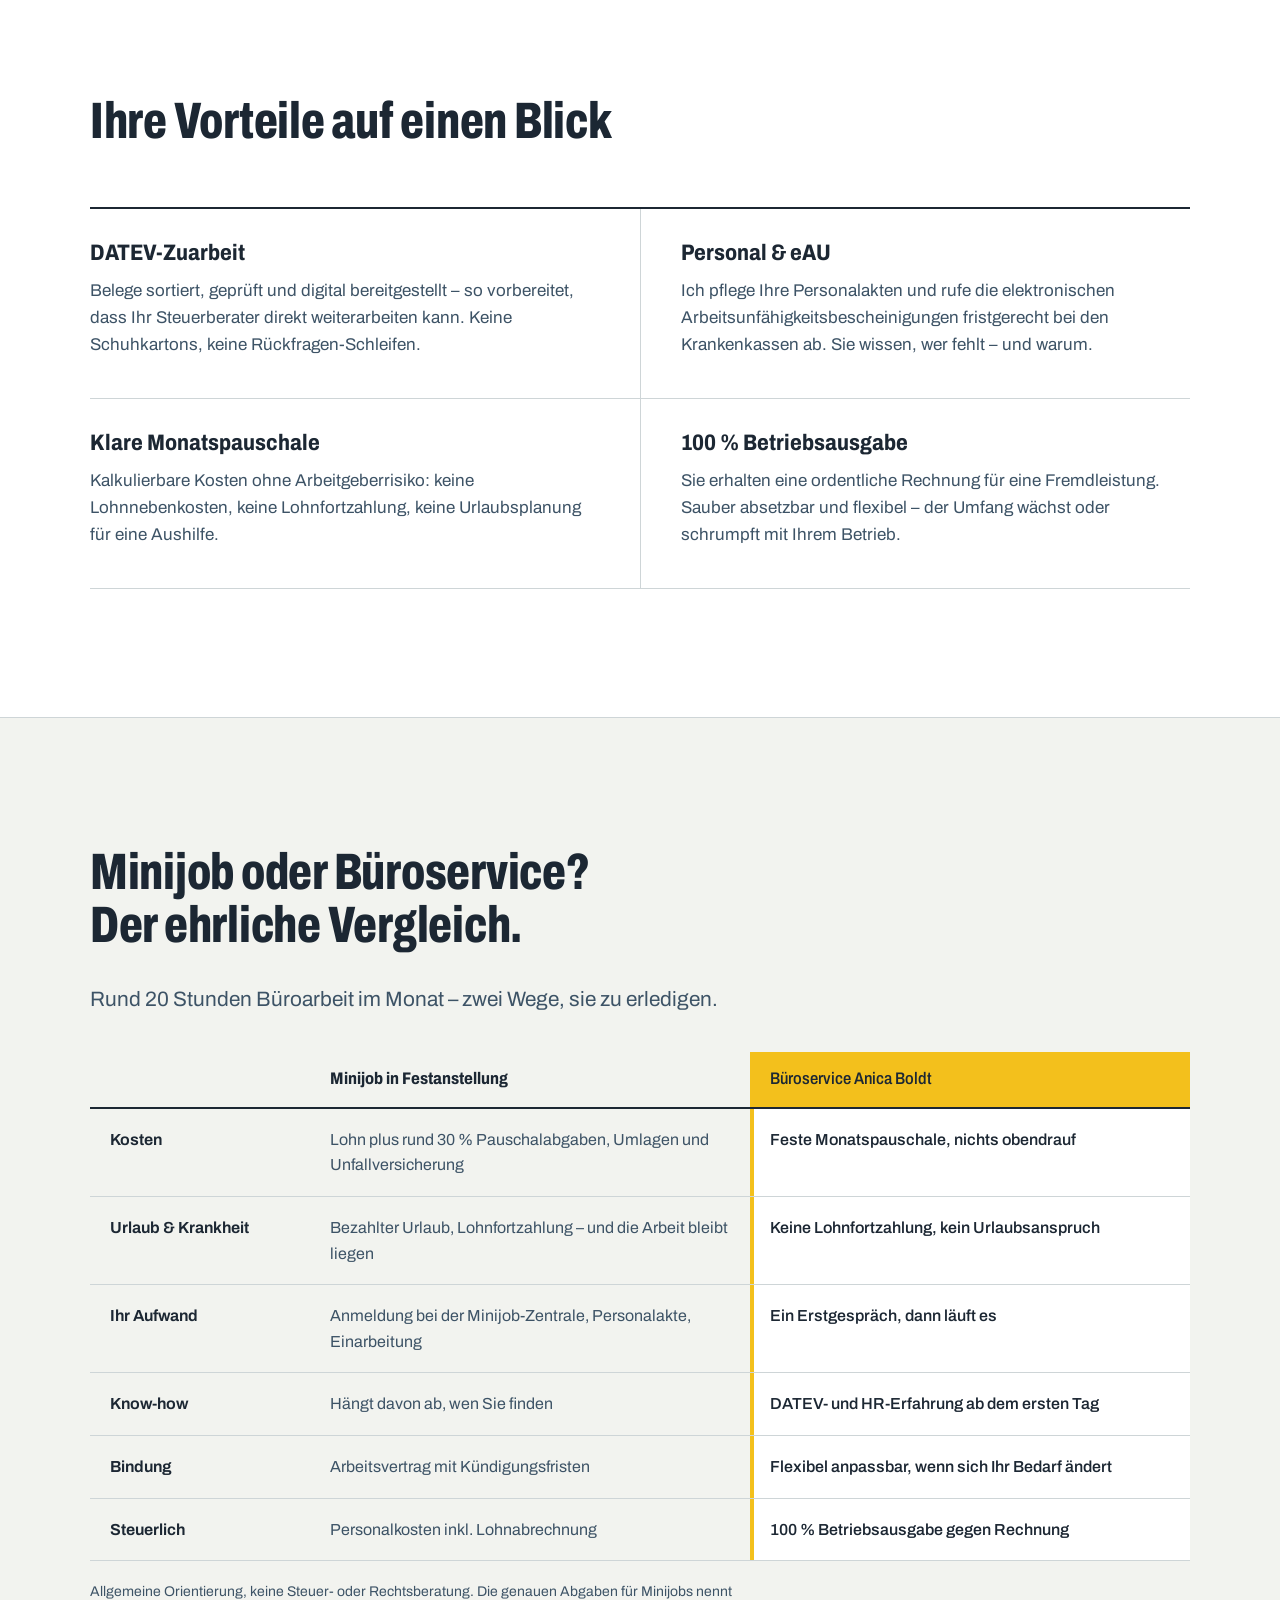
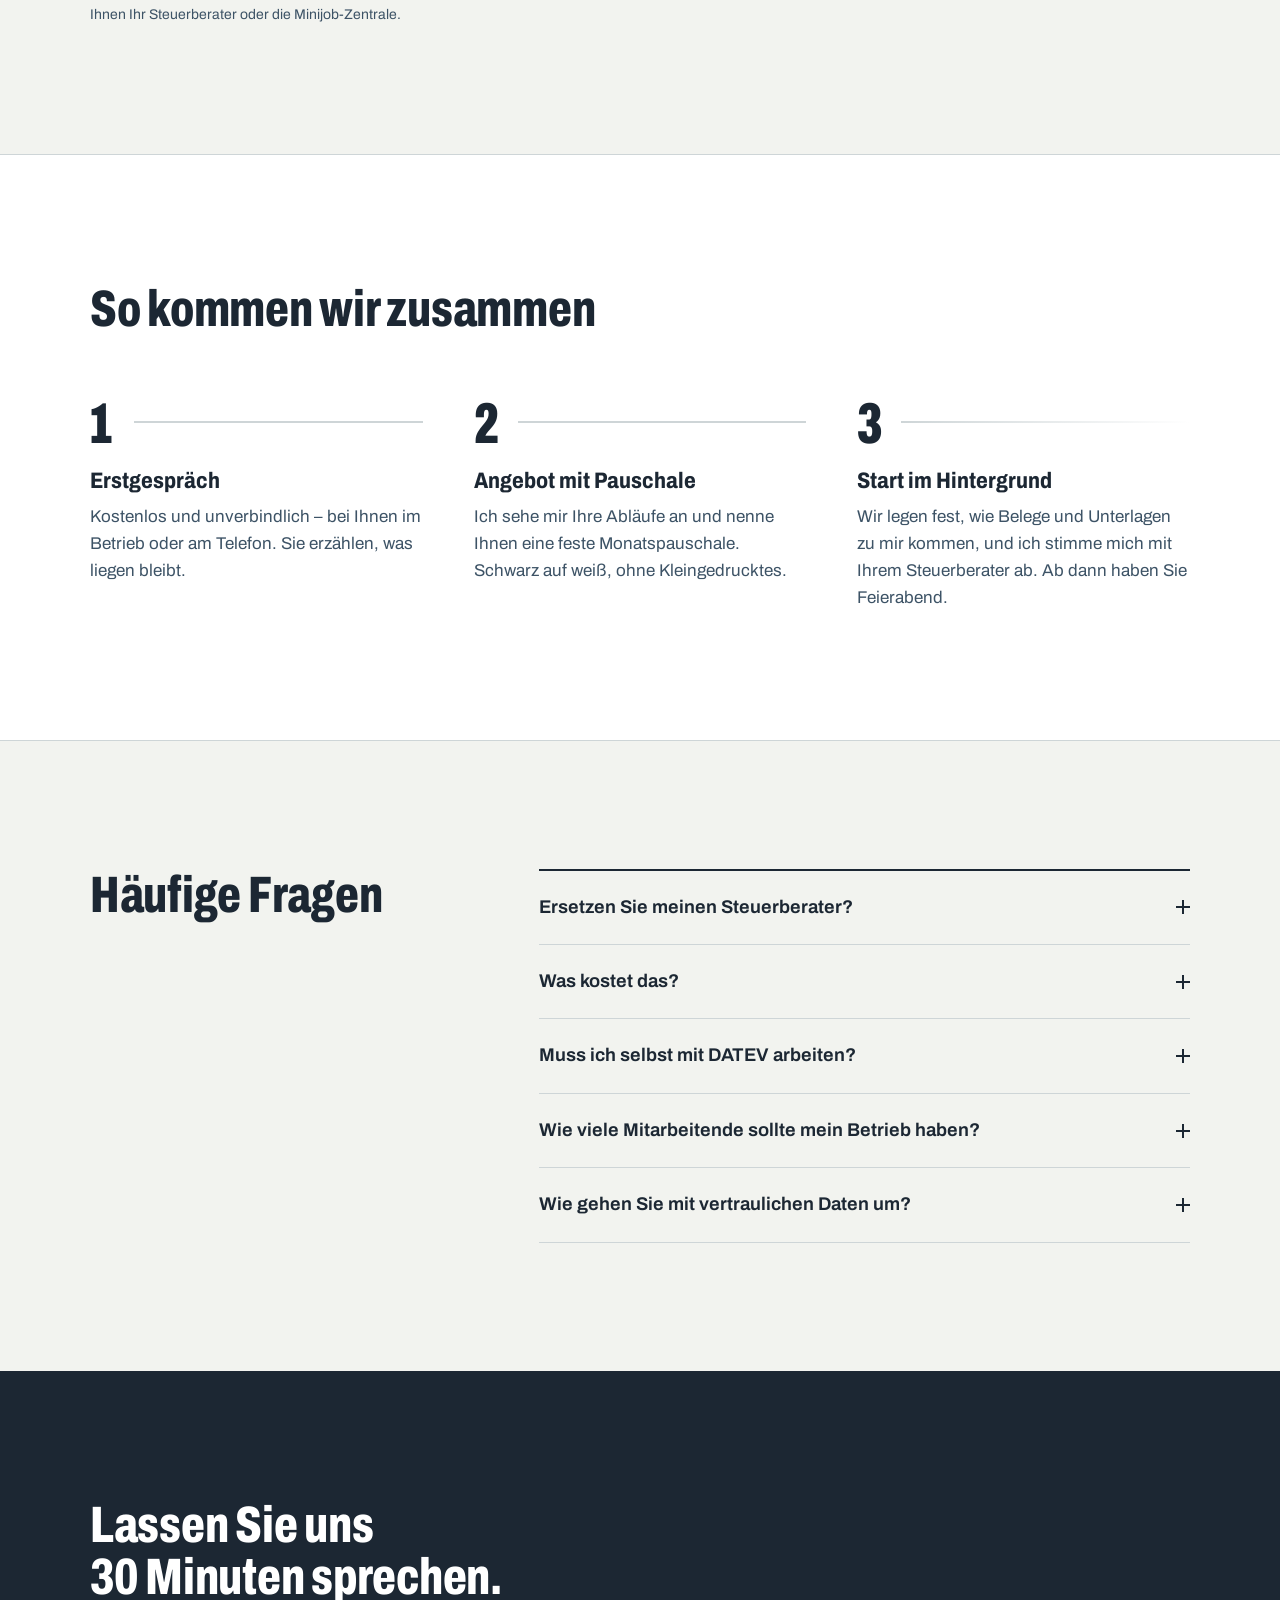
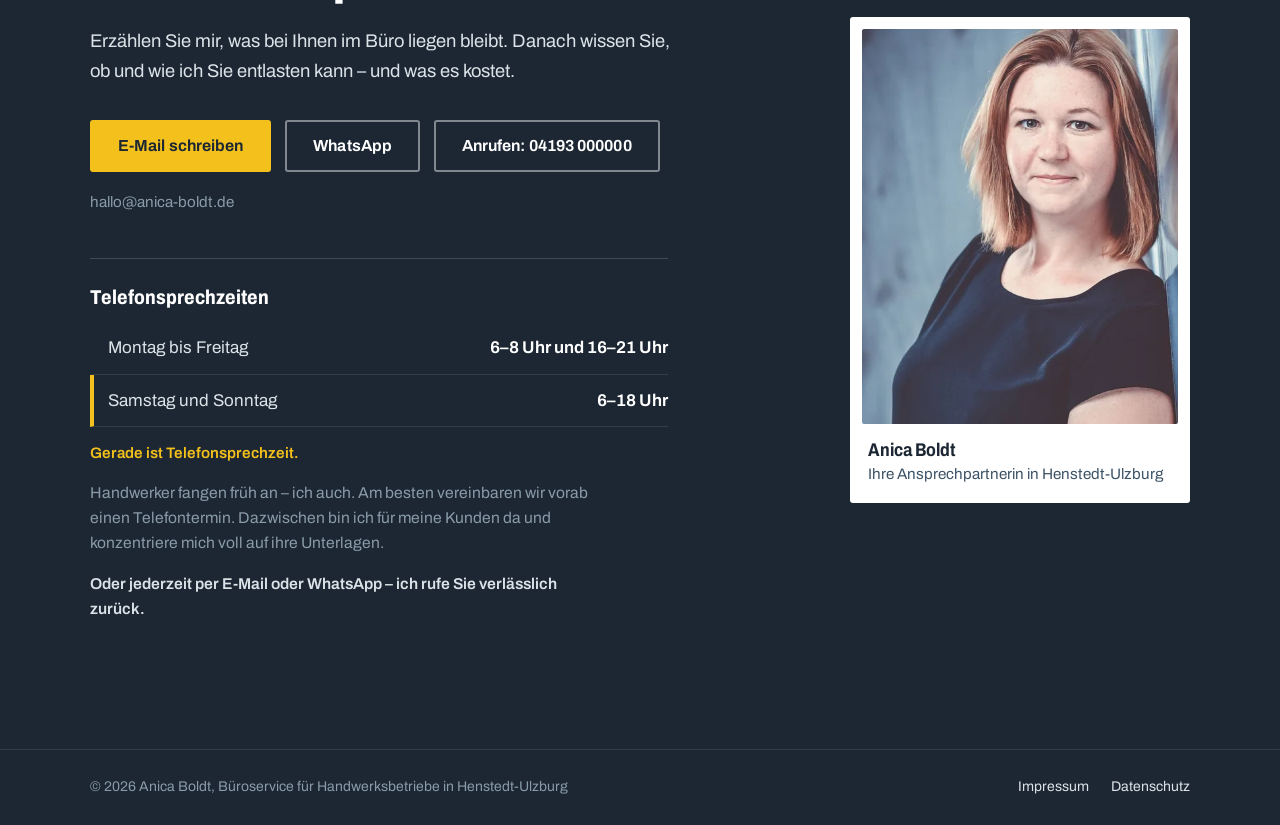
==== commit 8fe74cf5: "Telefonsprechzeiten und WhatsApp-Kontakt ergänzen Sprechzeiten Mo–Fr 6–8 und 16–21 Uhr, Wochenende 6" ====
--- a/index.html
+++ b/index.html
@@ -231,9 +231,28 @@
           <p>Erzählen Sie mir, was bei Ihnen im Büro liegen bleibt. Danach wissen Sie, ob und wie ich Sie entlasten kann – und was es kostet.</p>
           <div class="contact__actions">
             <a class="btn btn--yellow" href="mailto:hallo@anica-boldt.de?subject=Erstgespr%C3%A4ch%20B%C3%BCroservice">E-Mail schreiben</a>
+            <!-- TODO: echte Mobilnummer für WhatsApp eintragen (ohne +, ohne führende 0) -->
+            <a class="btn btn--ghost" href="https://wa.me/491700000000" target="_blank" rel="noopener">WhatsApp</a>
             <a class="btn btn--ghost" href="tel:+494193000000">Anrufen: 04193 000000</a>
           </div>
           <p class="contact__mail">hallo@anica-boldt.de</p>
+
+          <div class="hours" aria-labelledby="hours-title">
+            <h3 class="hours__title" id="hours-title">Telefonsprechzeiten</h3>
+            <dl class="hours__list">
+              <div class="hours__row" data-days="1,2,3,4,5">
+                <dt>Montag bis Freitag</dt>
+                <dd>6–8 Uhr und 16–21 Uhr</dd>
+              </div>
+              <div class="hours__row" data-days="0,6">
+                <dt>Samstag und Sonntag</dt>
+                <dd>6–18 Uhr</dd>
+              </div>
+            </dl>
+            <p class="hours__status" id="hours-status" aria-live="polite" hidden></p>
+            <p class="hours__note">Handwerker fangen früh an – ich auch. Am besten vereinbaren wir vorab einen Telefontermin. Dazwischen bin ich für meine Kunden da und konzentriere mich voll auf ihre Unterlagen.</p>
+            <p class="hours__note hours__note--strong">Oder jederzeit per E-Mail oder WhatsApp – ich rufe Sie verlässlich zurück.</p>
+          </div>
         </div>
         <figure class="contact__card">
           <picture>
--- a/assets/css/styles.css
+++ b/assets/css/styles.css
@@ -394,6 +394,26 @@
 .contact__text p { font-size: 1.15rem; max-width: 32em; margin-top: 24px; }
 .contact__actions { display: flex; flex-wrap: wrap; gap: 14px; margin-top: 34px; }
 .contact__mail { font-size: 0.95rem !important; color: var(--mist); margin-top: 18px !important; }
+.hours {
+  margin-top: 44px; padding-top: 28px;
+  border-top: 1px solid rgba(255,255,255,.16);
+  max-width: 34em;
+}
+.hours__title { font-size: 1.25rem; font-weight: 750; font-stretch: 85%; color: var(--white); margin-bottom: 14px; }
+.hours__list { margin: 0; }
+.hours__row {
+  display: grid; grid-template-columns: minmax(0, 1fr) auto; gap: 4px 24px;
+  padding: 12px 0 12px 14px;
+  border-bottom: 1px solid rgba(255,255,255,.1);
+  border-left: 4px solid transparent;
+}
+.hours__row.is-today { border-left-color: var(--yellow); }
+.hours__row dt { color: #DCE3E8; }
+.hours__row dd { margin: 0; color: var(--white); font-weight: 650; font-variant-numeric: tabular-nums; }
+.contact__text .hours__status { font-size: 0.95rem; color: var(--yellow); font-weight: 600; margin-top: 14px; }
+.contact__text .hours__note { font-size: 0.98rem; color: var(--mist); margin-top: 14px; }
+.contact__text .hours__note--strong { color: #DCE3E8; font-weight: 600; }
+@media (max-width: 480px) { .hours__row { grid-template-columns: 1fr; } }
 .contact__card { background: var(--white); color: var(--ink); padding: 12px 12px 18px; max-width: 340px; justify-self: end; border-radius: 3px; }
 .contact__card img { width: 100%; aspect-ratio: 4 / 5; object-fit: cover; border-radius: 2px; }
 .contact__card figcaption { padding: 14px 6px 0; font-size: 0.95rem; color: var(--slate); line-height: 1.4; }
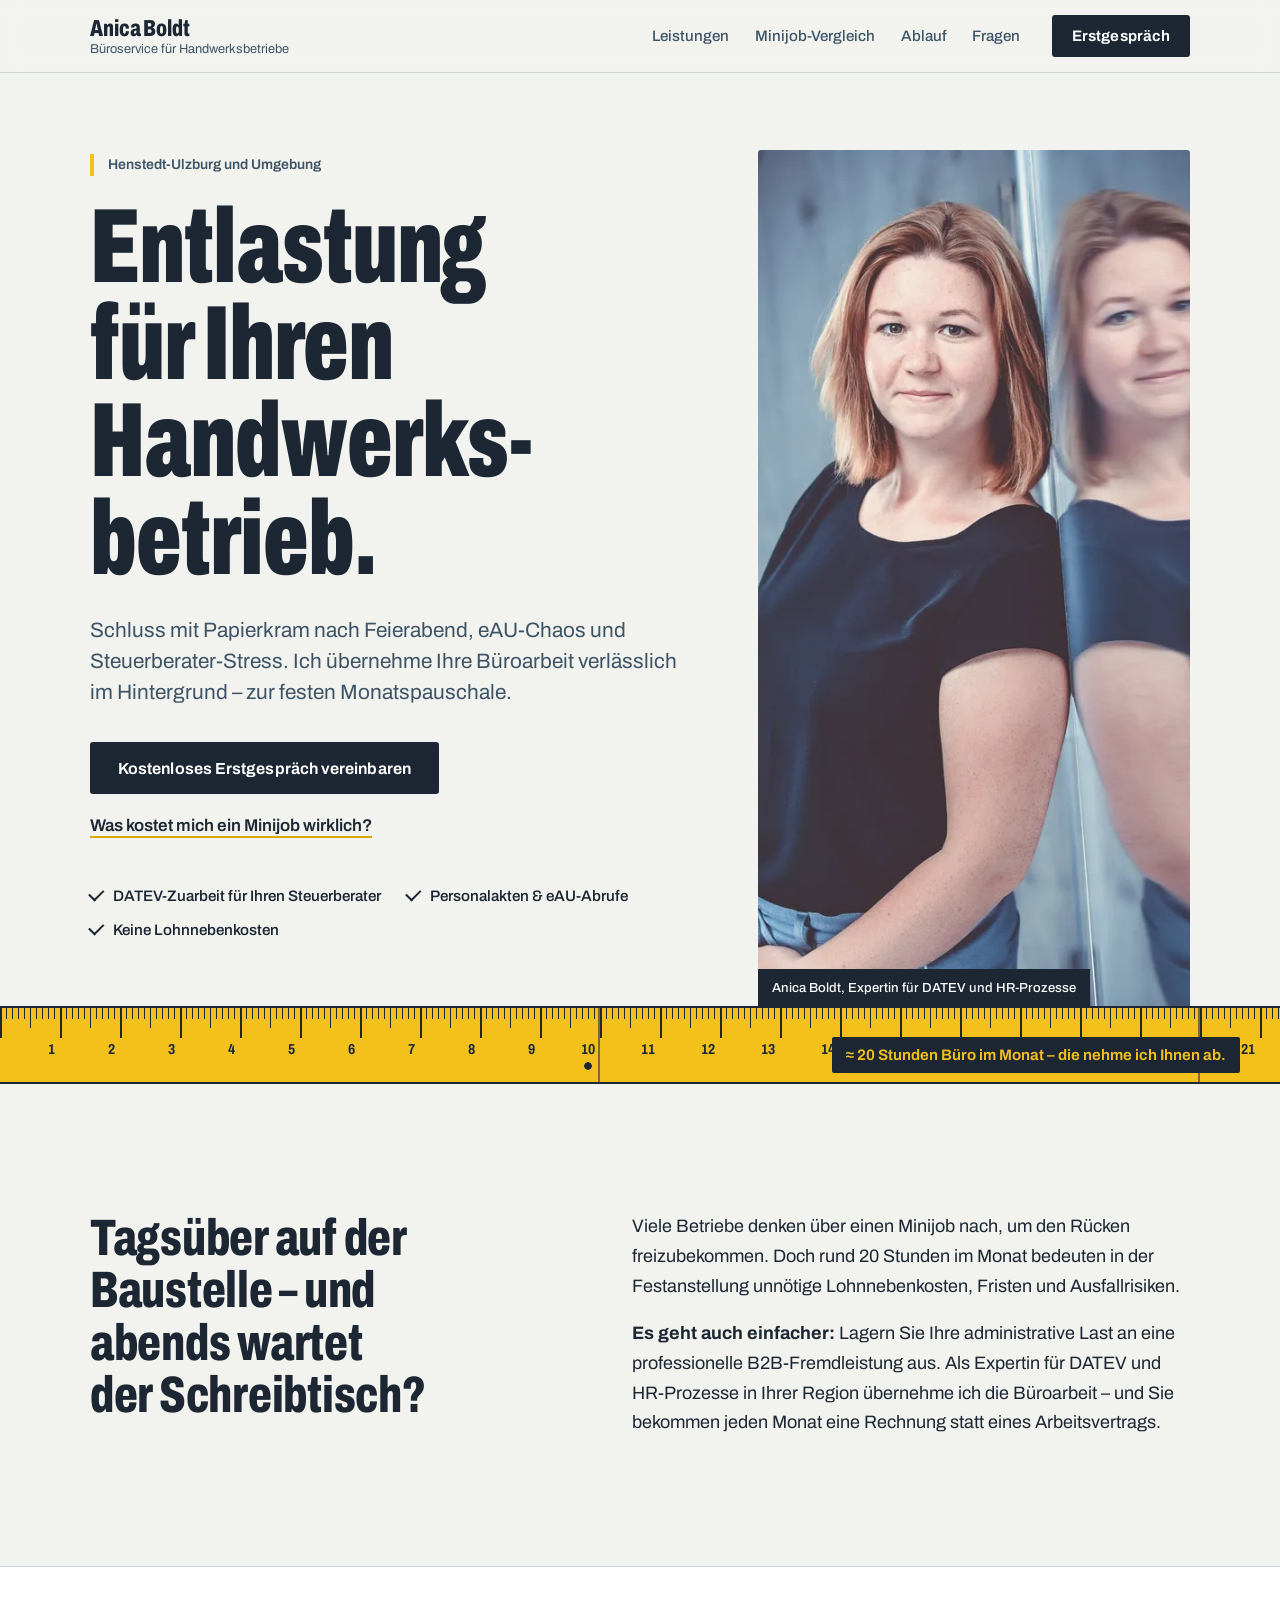
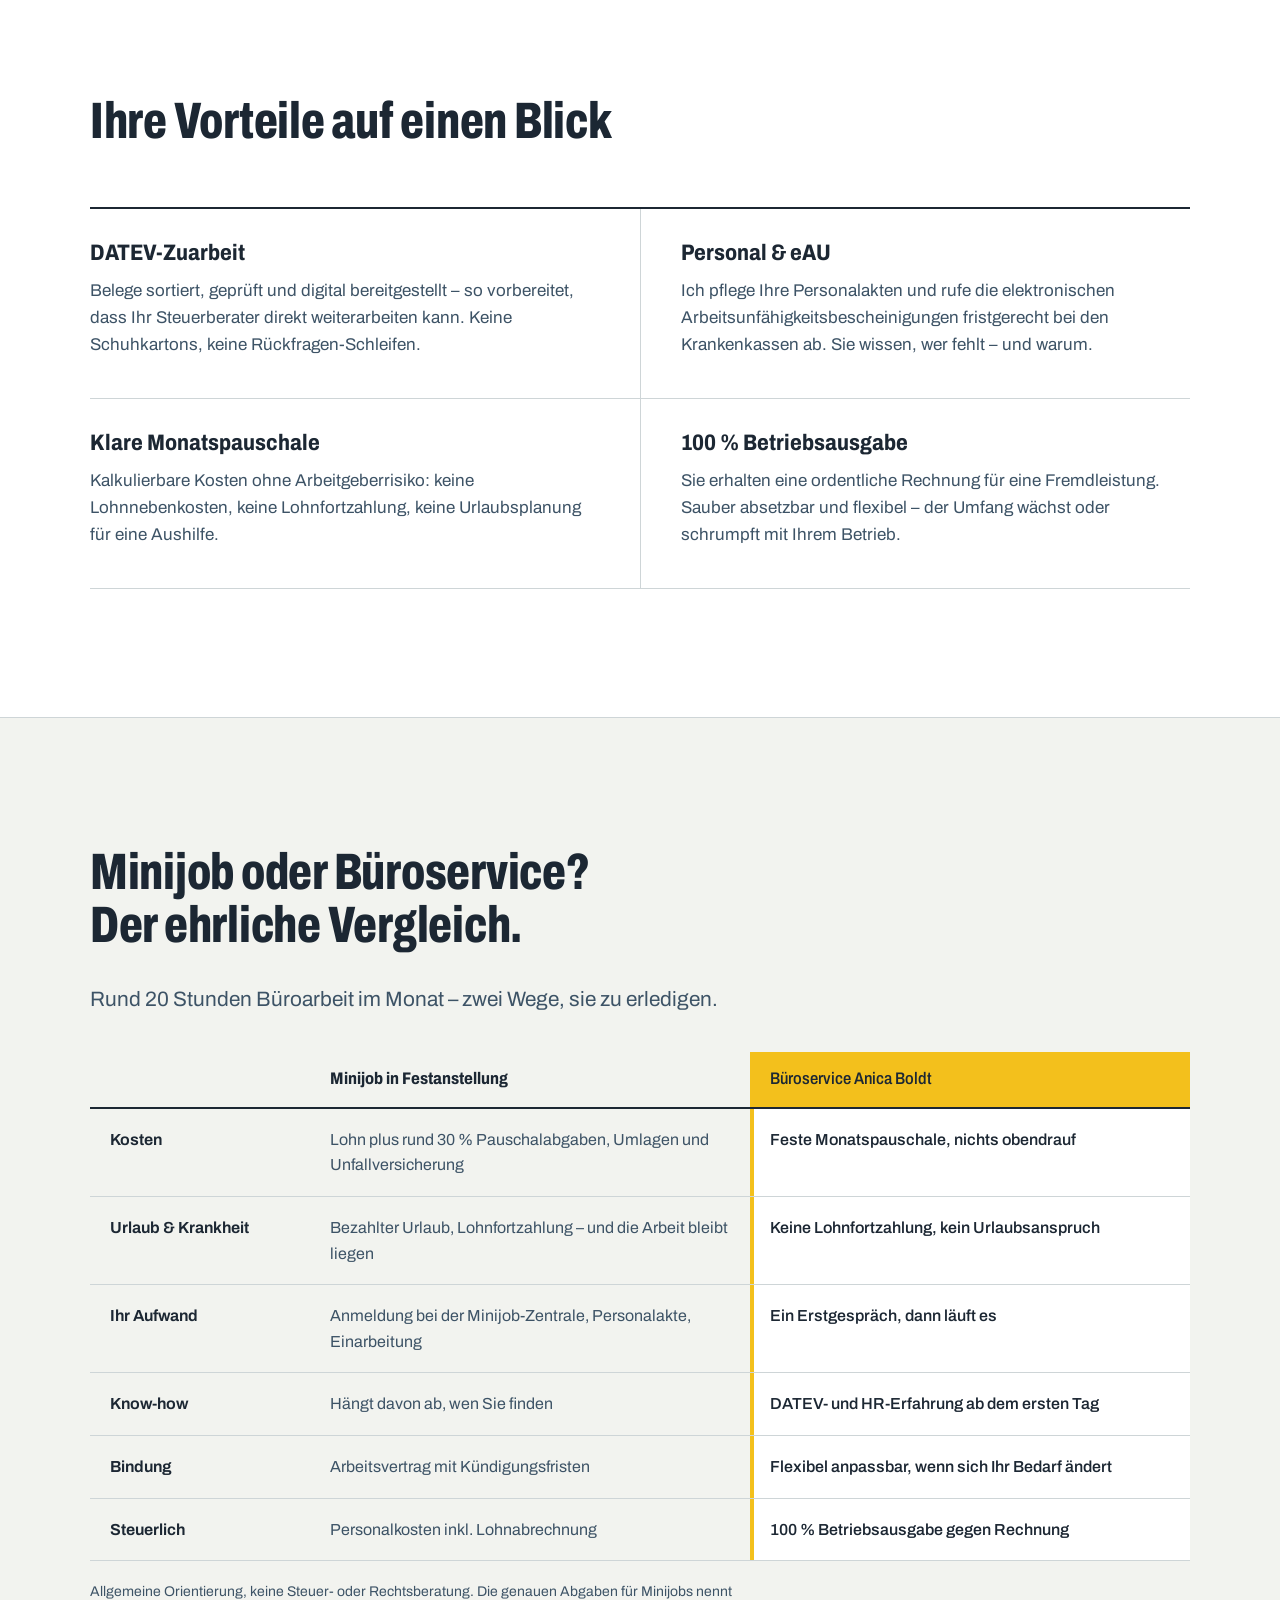
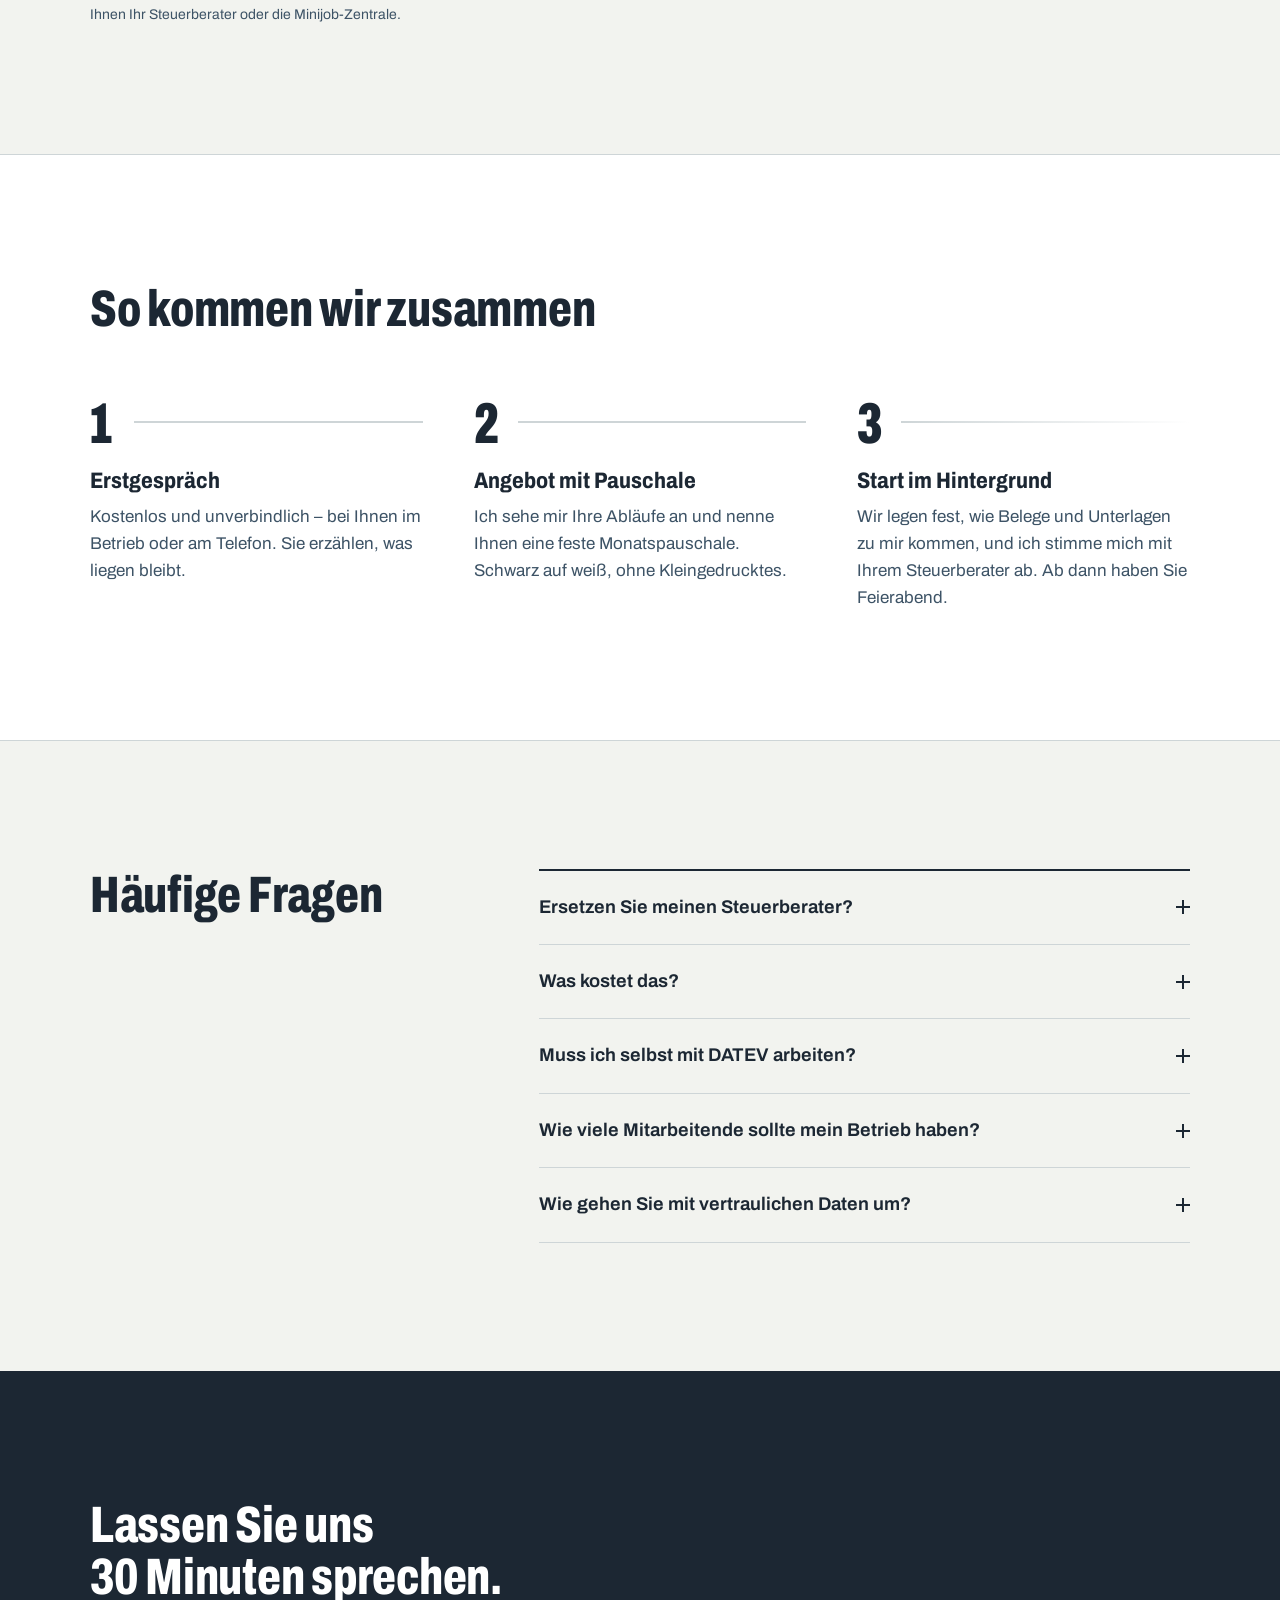
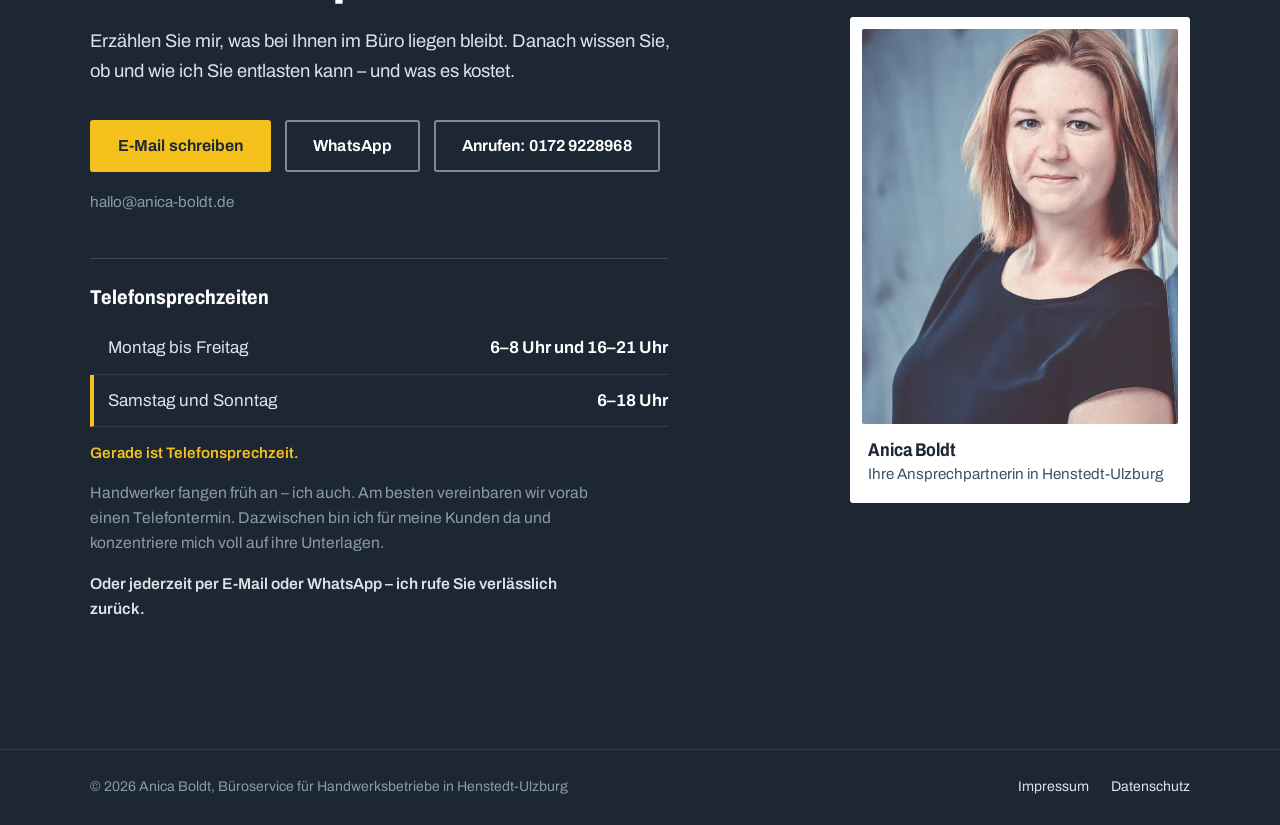
==== commit 58e2a7a1: "Telefon- und WhatsApp-Nummer eintragen Co-Authored-By: Claude Opus 5.5 <noreply@anthropic.com> Claud" ====
--- a/index.html
+++ b/index.html
@@ -24,6 +24,7 @@
     "areaServed": ["Henstedt-Ulzburg", "Kaltenkirchen", "Norderstedt", "Kreis Segeberg"],
     "address": { "@type": "PostalAddress", "addressLocality": "Henstedt-Ulzburg", "postalCode": "24558", "addressCountry": "DE" },
     "email": "hallo@anica-boldt.de",
+    "telephone": "+49 172 9228968",
     "url": "https://anica-boldt.de/"
   }
   </script>
@@ -231,9 +232,8 @@
           <p>Erzählen Sie mir, was bei Ihnen im Büro liegen bleibt. Danach wissen Sie, ob und wie ich Sie entlasten kann – und was es kostet.</p>
           <div class="contact__actions">
             <a class="btn btn--yellow" href="mailto:hallo@anica-boldt.de?subject=Erstgespr%C3%A4ch%20B%C3%BCroservice">E-Mail schreiben</a>
-            <!-- TODO: echte Mobilnummer für WhatsApp eintragen (ohne +, ohne führende 0) -->
-            <a class="btn btn--ghost" href="https://wa.me/491700000000" target="_blank" rel="noopener">WhatsApp</a>
-            <a class="btn btn--ghost" href="tel:+494193000000">Anrufen: 04193 000000</a>
+            <a class="btn btn--ghost" href="https://wa.me/491729228968" target="_blank" rel="noopener">WhatsApp</a>
+            <a class="btn btn--ghost" href="tel:+491729228968">Anrufen: 0172 9228968</a>
           </div>
           <p class="contact__mail">hallo@anica-boldt.de</p>
 
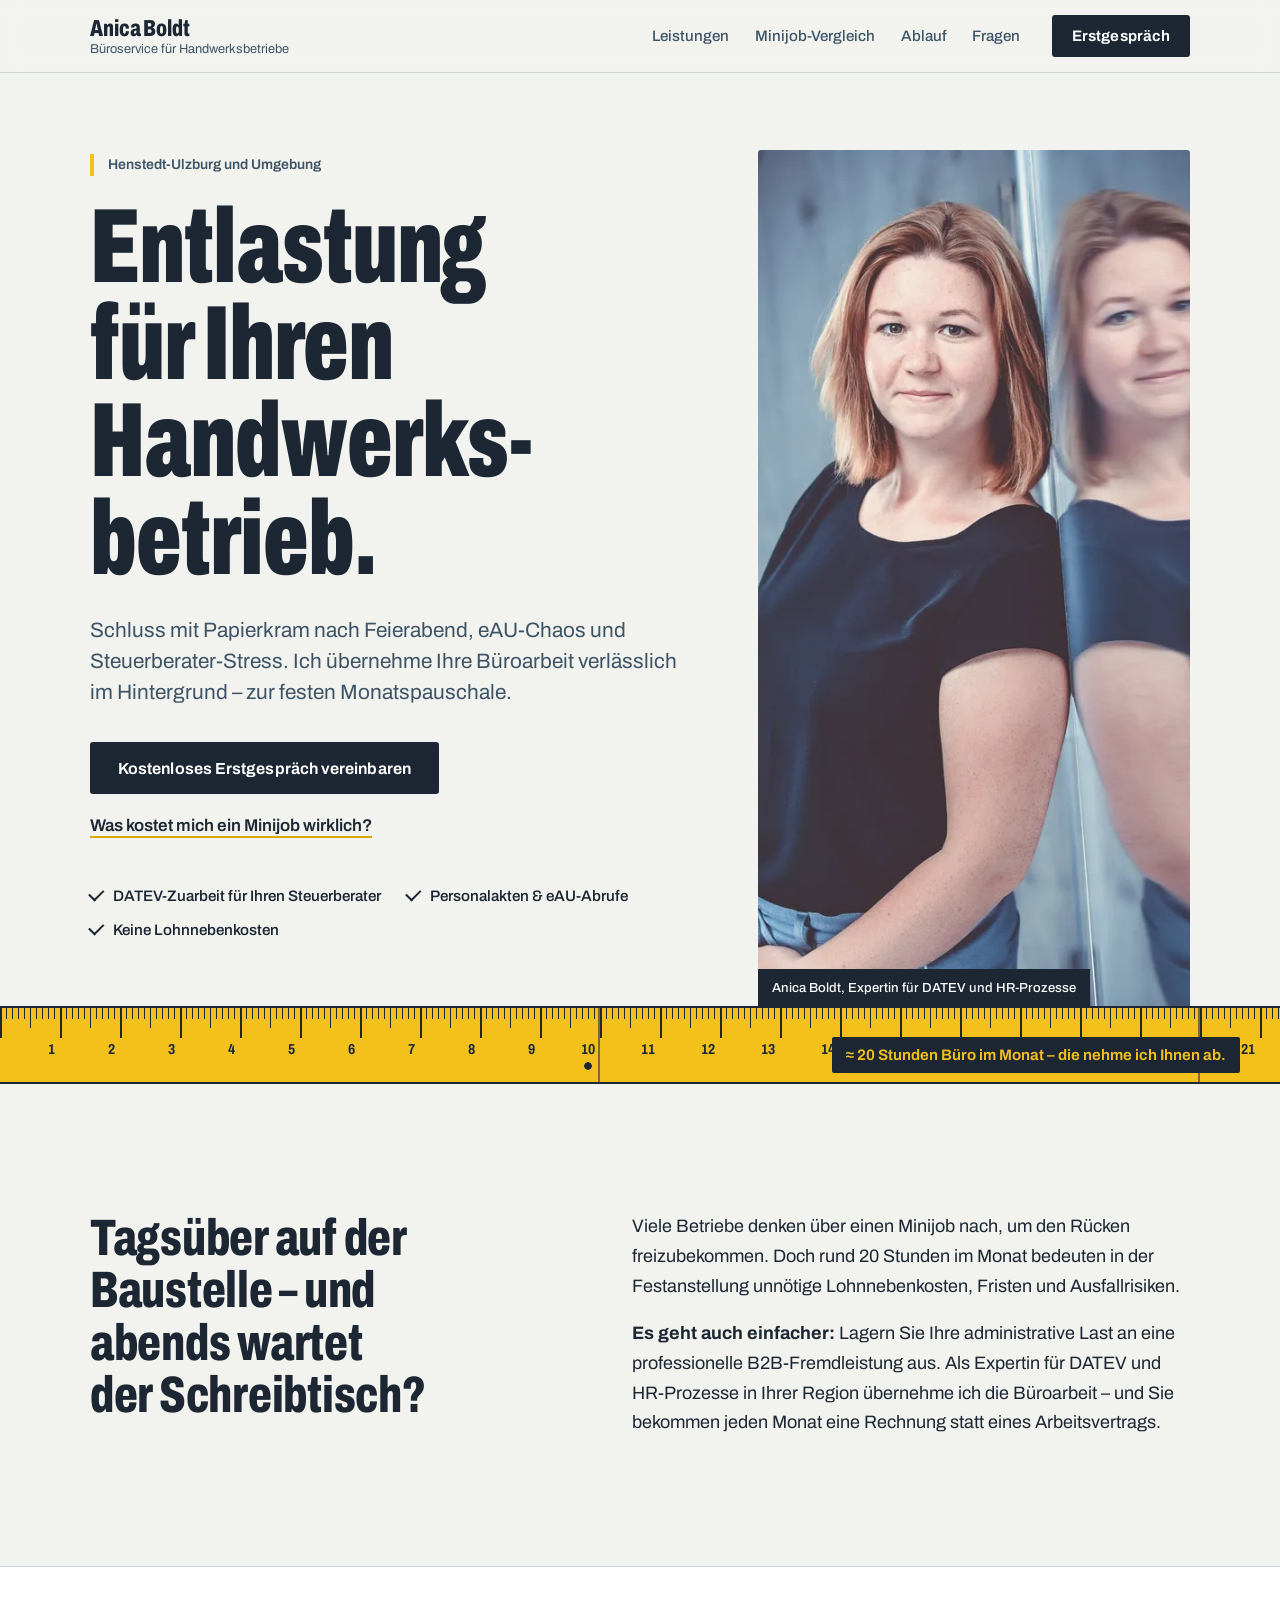
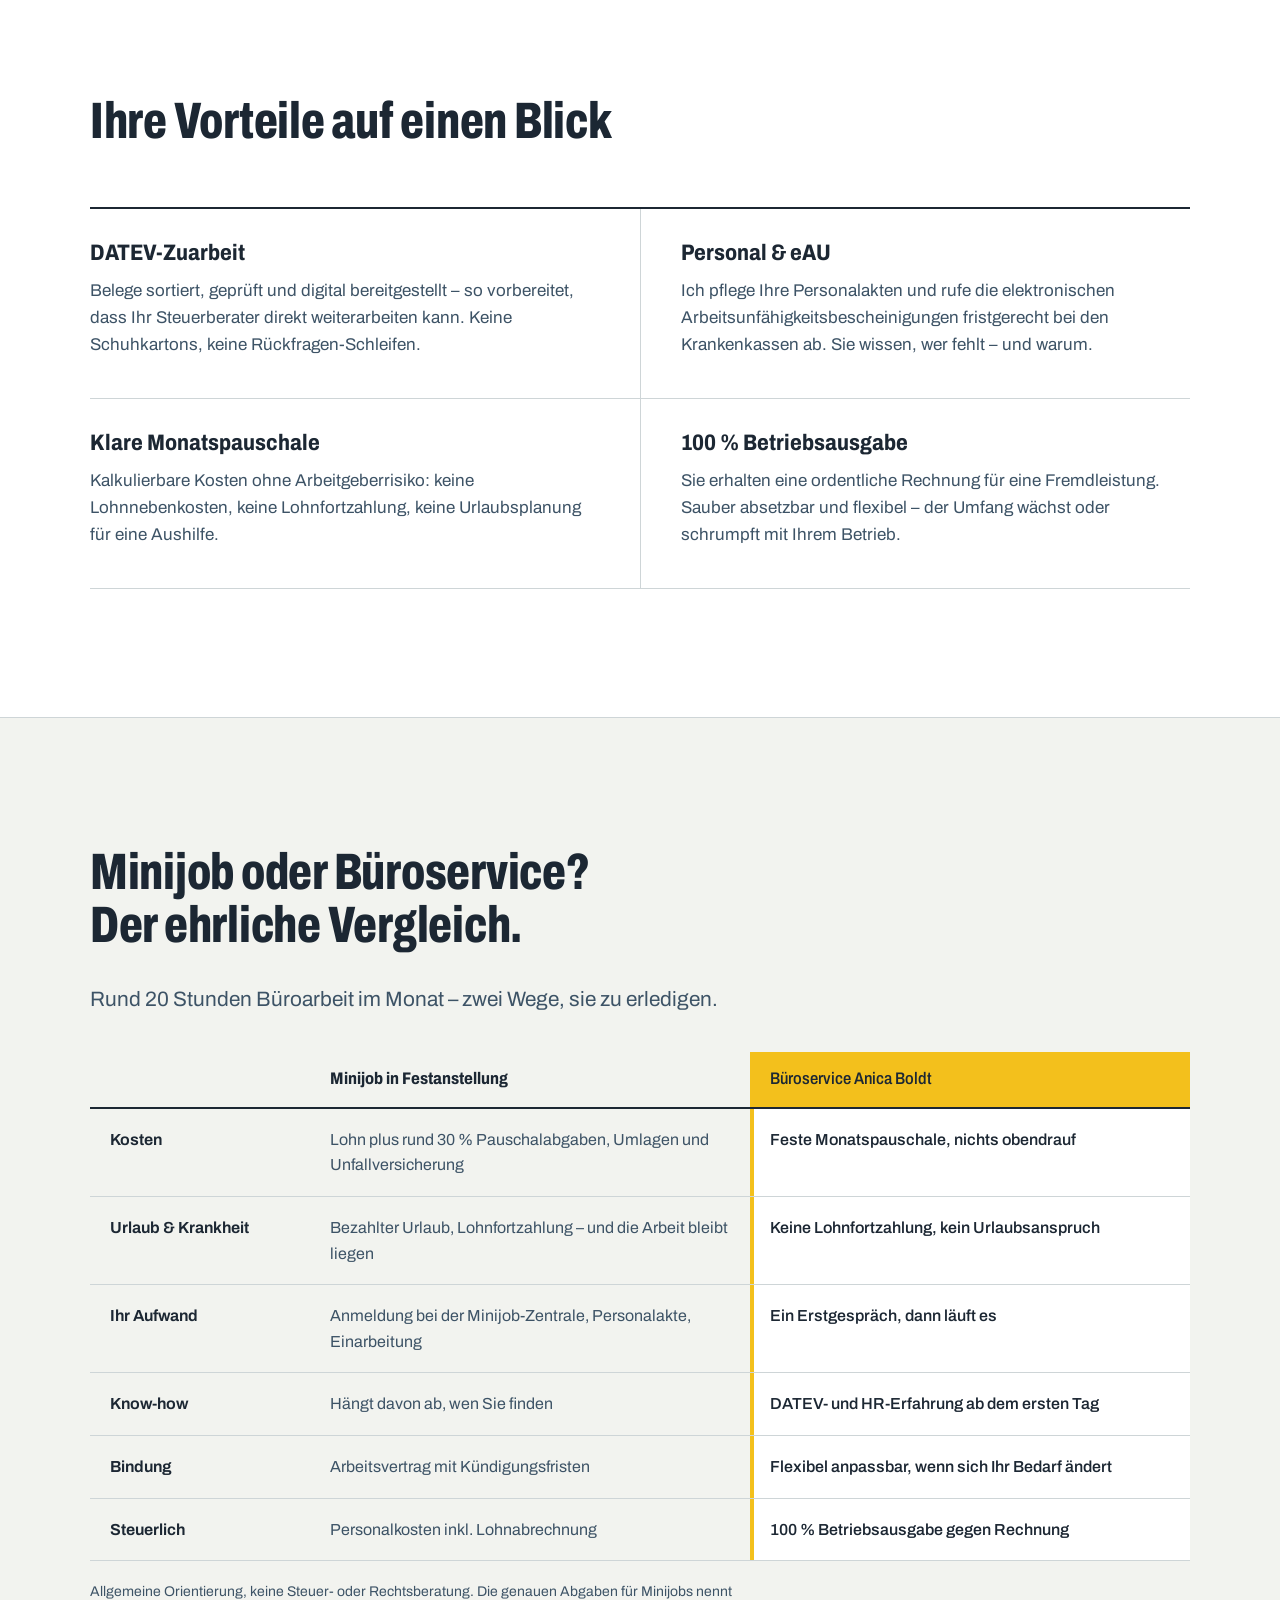
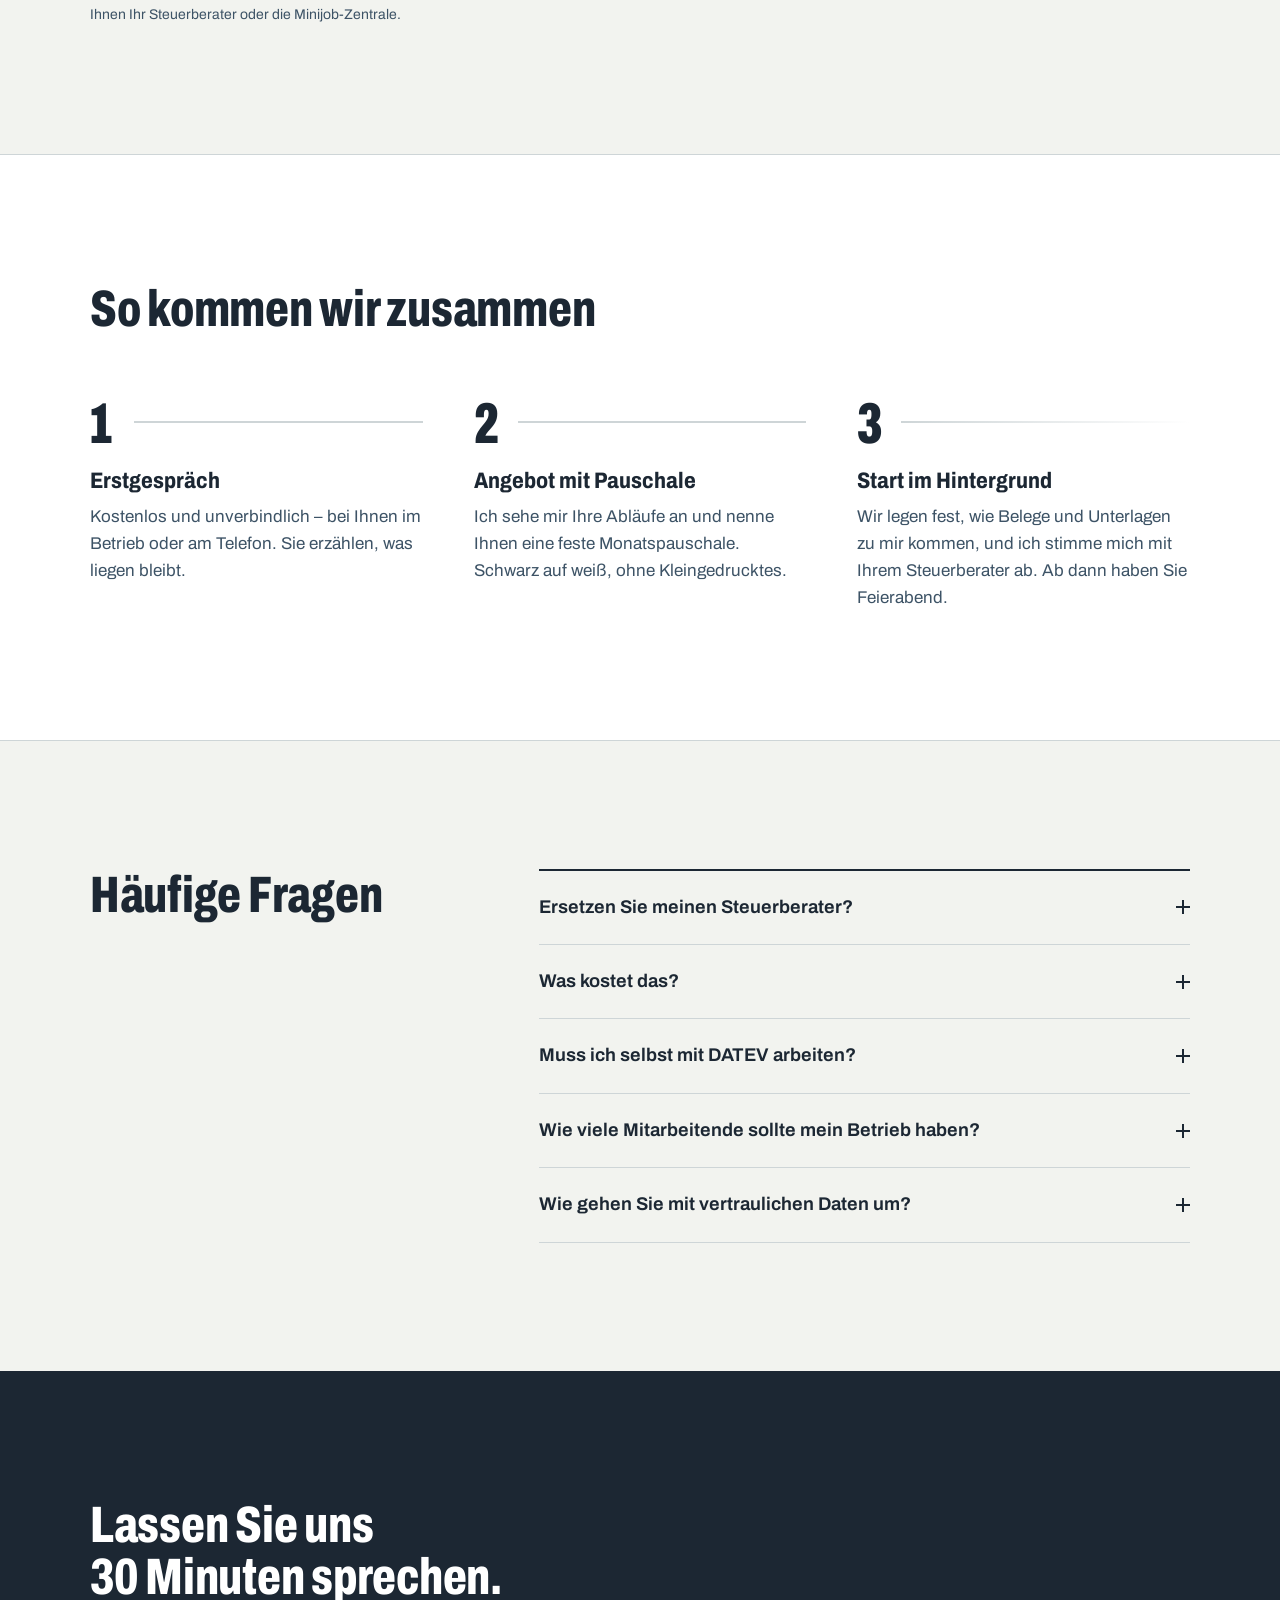
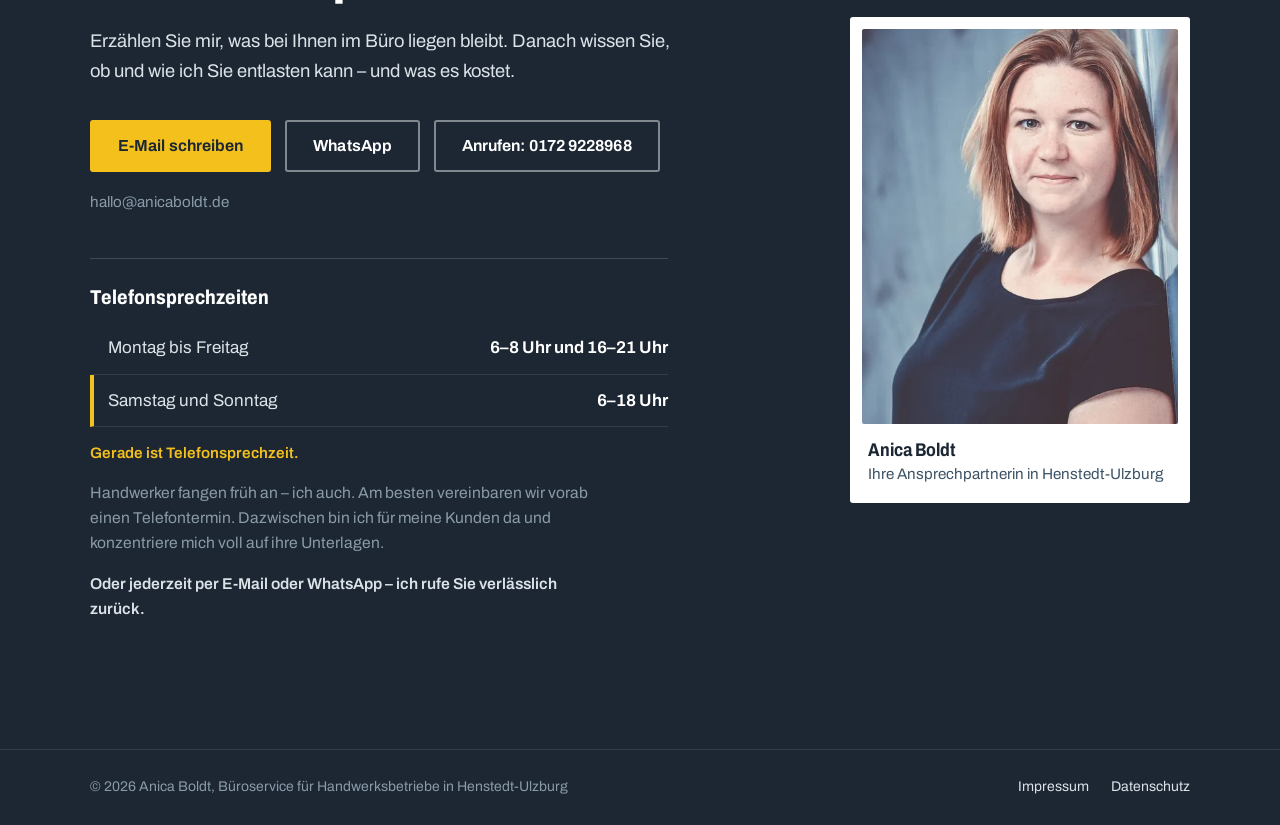
==== commit 73292aec: "Domain auf www.anicaboldt.de umstellen Canonical, OG-Bild, JSON-LD und E-Mail-Adresse auf die regist" ====
--- a/index.html
+++ b/index.html
@@ -5,12 +5,12 @@
   <meta name="viewport" content="width=device-width, initial-scale=1">
   <title>Anica Boldt – Büroservice für Handwerksbetriebe in Henstedt-Ulzburg</title>
   <meta name="description" content="DATEV-Zuarbeit, Personalakten und eAU-Abrufe für Handwerksbetriebe in Henstedt-Ulzburg und Umgebung. Feste Monatspauschale statt Minijob – ohne Lohnnebenkosten und Arbeitgeberrisiko.">
-  <link rel="canonical" href="https://anica-boldt.de/">
+  <link rel="canonical" href="https://www.anicaboldt.de/">
   <meta property="og:type" content="website">
   <meta property="og:locale" content="de_DE">
   <meta property="og:title" content="Anica Boldt – Büroservice für Handwerksbetriebe">
   <meta property="og:description" content="Schluss mit Papierkram nach Feierabend. DATEV-Zuarbeit, Personal & eAU – zur festen Monatspauschale.">
-  <meta property="og:image" content="https://anica-boldt.de/assets/img/og-image.jpg">
+  <meta property="og:image" content="https://www.anicaboldt.de/assets/img/og-image.jpg">
   <meta name="theme-color" content="#1C2733">
   <link rel="icon" href="assets/img/favicon.svg" type="image/svg+xml">
   <link rel="preload" href="assets/fonts/archivo-latin-wdth-normal.woff2" as="font" type="font/woff2" crossorigin>
@@ -23,9 +23,9 @@
     "founder": { "@type": "Person", "name": "Anica Boldt" },
     "areaServed": ["Henstedt-Ulzburg", "Kaltenkirchen", "Norderstedt", "Kreis Segeberg"],
     "address": { "@type": "PostalAddress", "addressLocality": "Henstedt-Ulzburg", "postalCode": "24558", "addressCountry": "DE" },
-    "email": "hallo@anica-boldt.de",
+    "email": "hallo@anicaboldt.de",
     "telephone": "+49 172 9228968",
-    "url": "https://anica-boldt.de/"
+    "url": "https://www.anicaboldt.de/"
   }
   </script>
 </head>
@@ -231,11 +231,11 @@
           <h2 class="h2 h2--light">Lassen Sie uns 30&nbsp;Minuten sprechen.</h2>
           <p>Erzählen Sie mir, was bei Ihnen im Büro liegen bleibt. Danach wissen Sie, ob und wie ich Sie entlasten kann – und was es kostet.</p>
           <div class="contact__actions">
-            <a class="btn btn--yellow" href="mailto:hallo@anica-boldt.de?subject=Erstgespr%C3%A4ch%20B%C3%BCroservice">E-Mail schreiben</a>
+            <a class="btn btn--yellow" href="mailto:hallo@anicaboldt.de?subject=Erstgespr%C3%A4ch%20B%C3%BCroservice">E-Mail schreiben</a>
             <a class="btn btn--ghost" href="https://wa.me/491729228968" target="_blank" rel="noopener">WhatsApp</a>
             <a class="btn btn--ghost" href="tel:+491729228968">Anrufen: 0172 9228968</a>
           </div>
-          <p class="contact__mail">hallo@anica-boldt.de</p>
+          <p class="contact__mail">hallo@anicaboldt.de</p>
 
           <div class="hours" aria-labelledby="hours-title">
             <h3 class="hours__title" id="hours-title">Telefonsprechzeiten</h3>
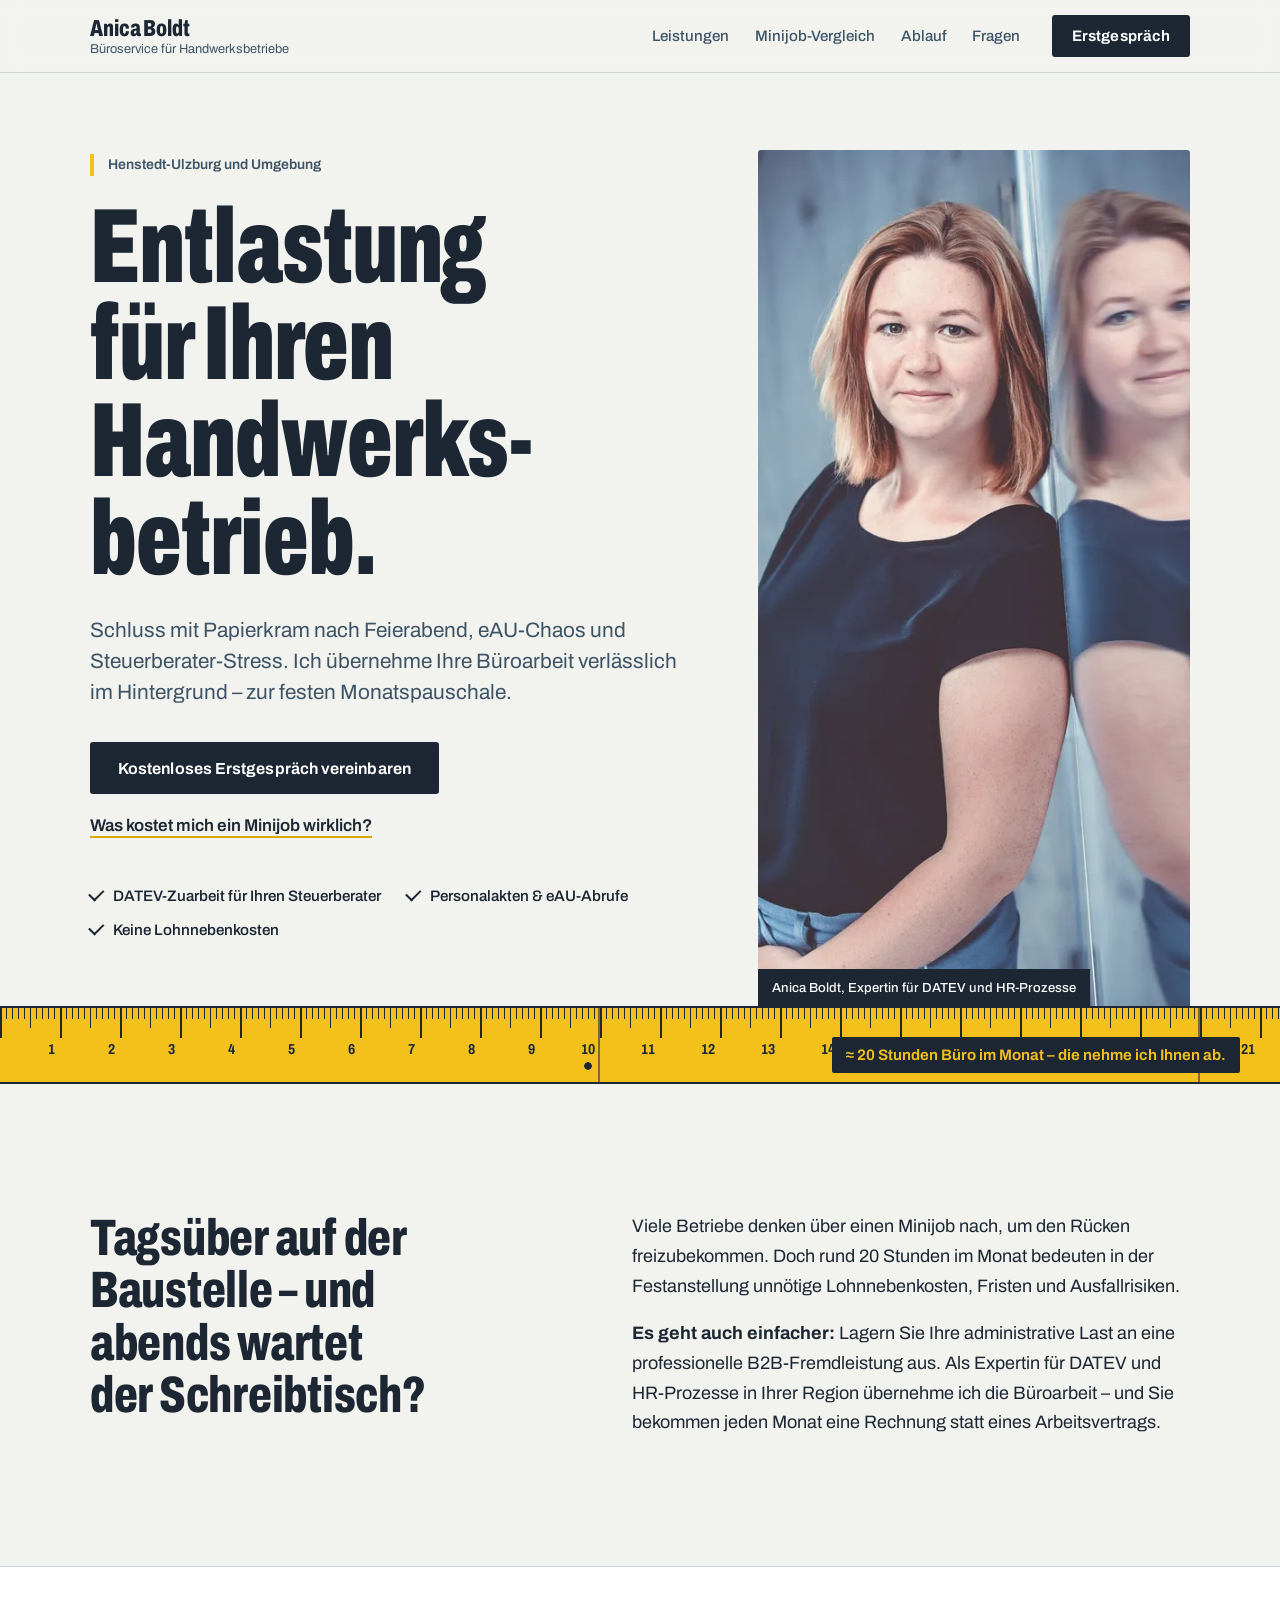
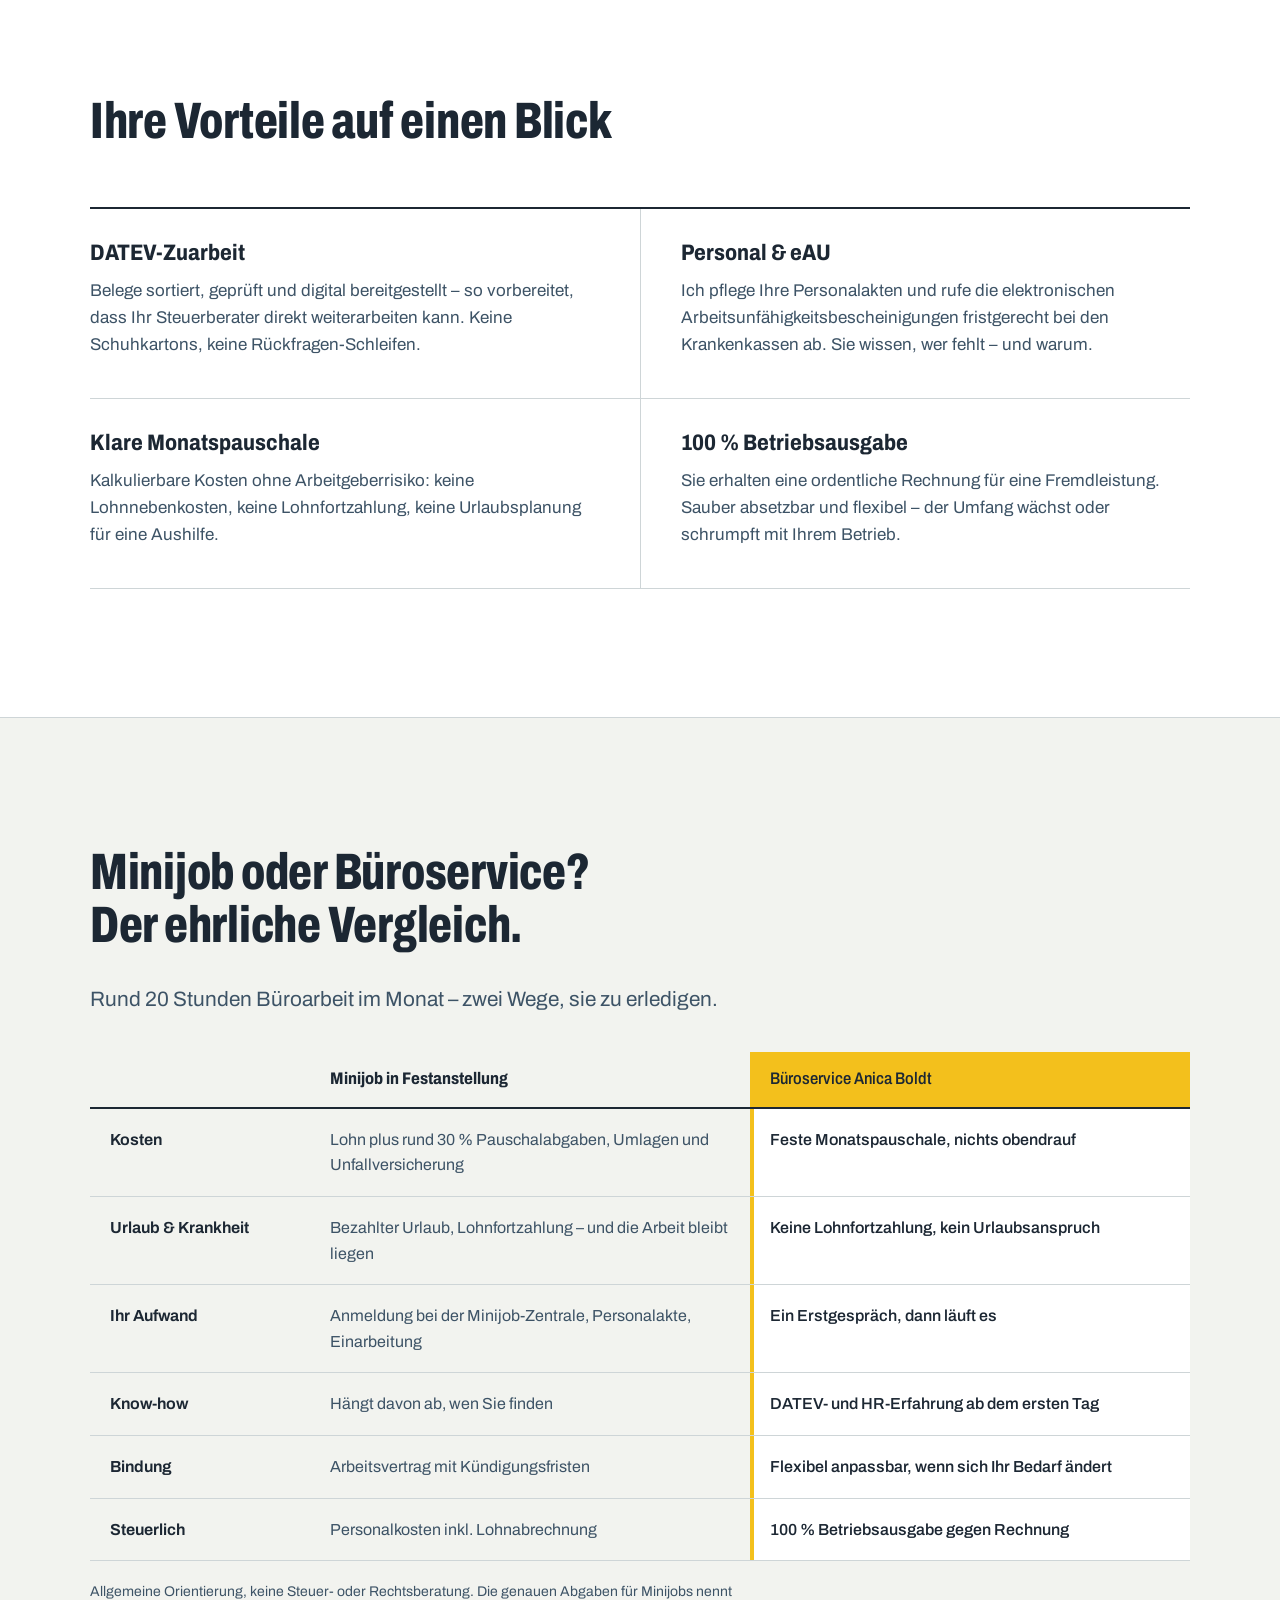
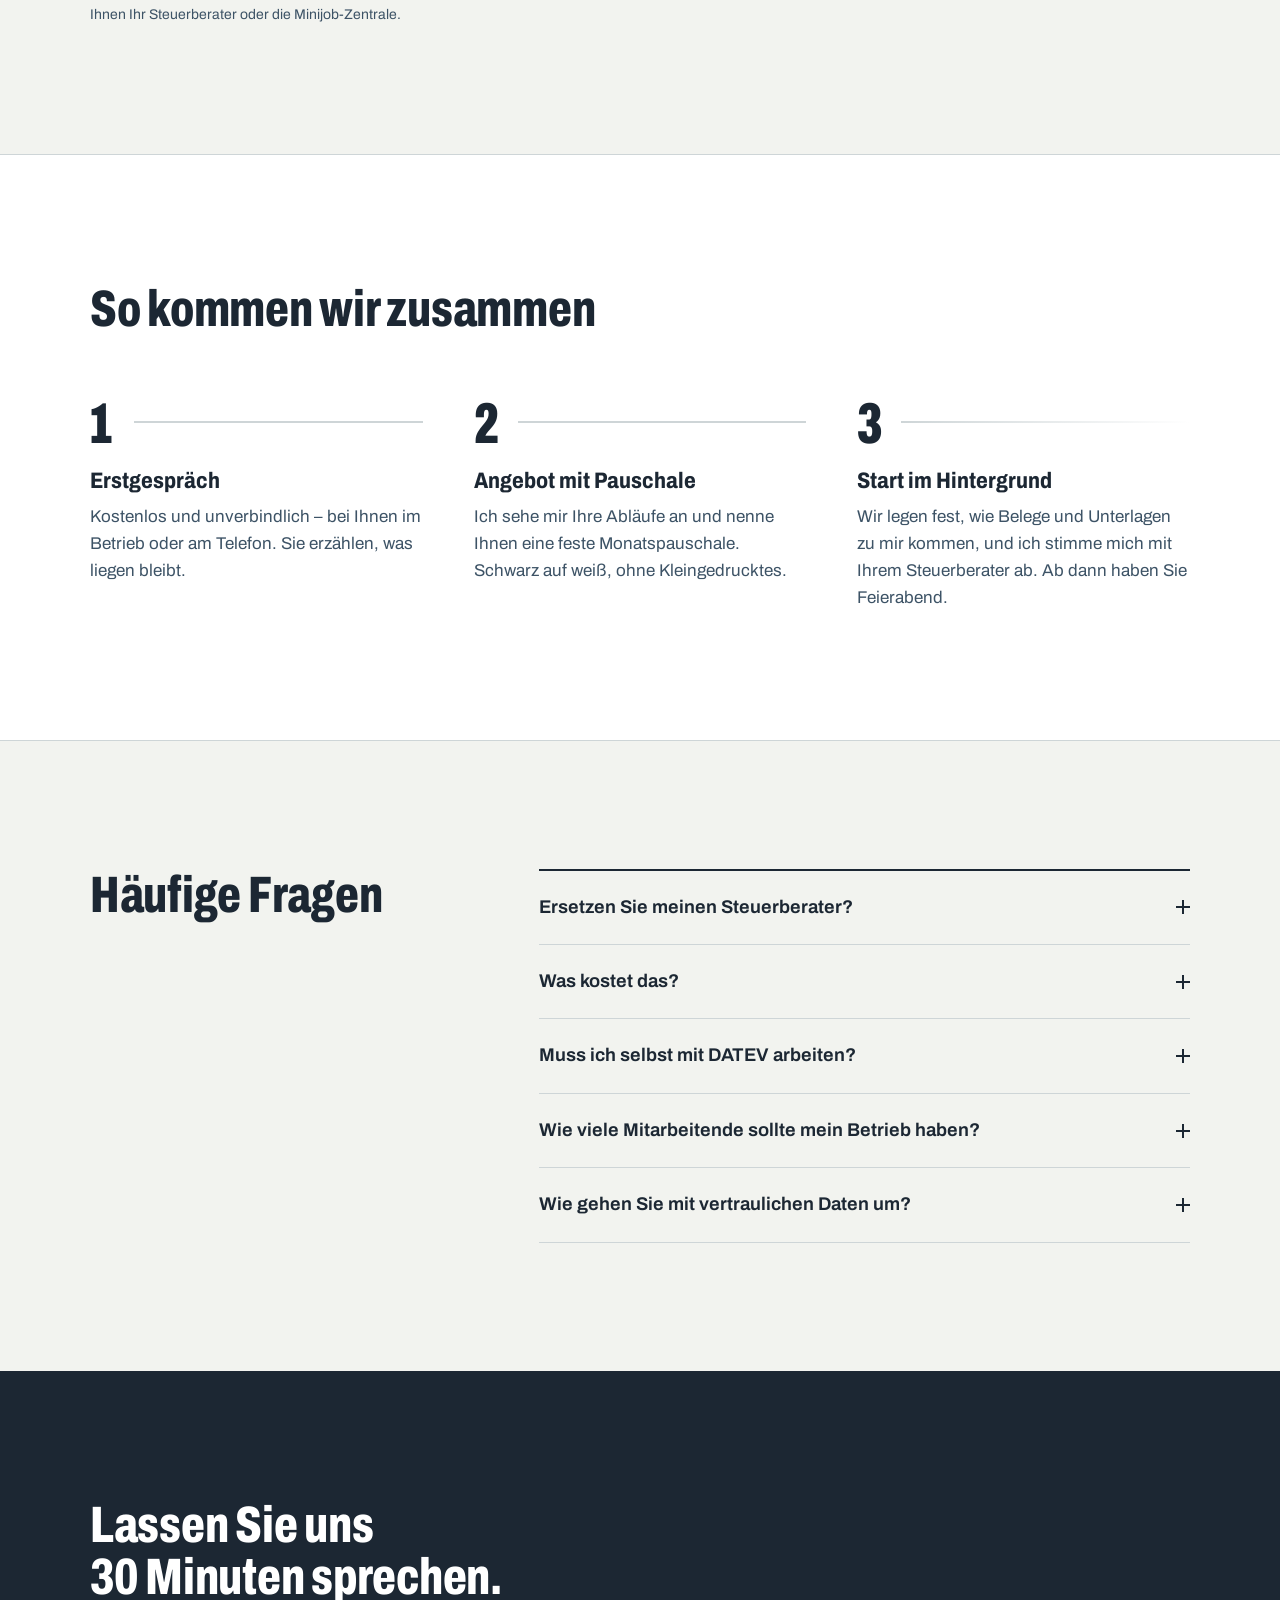
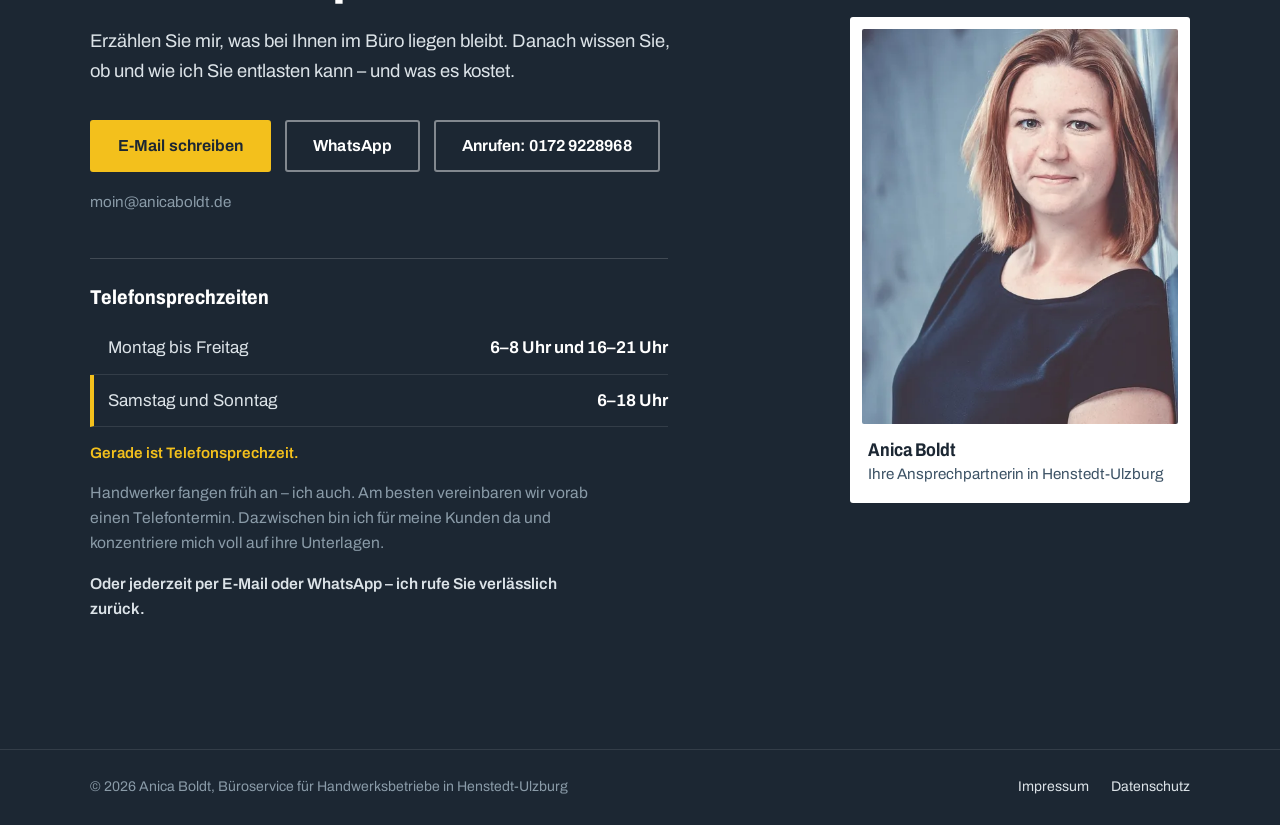
==== commit bd57ba0f: "E-Mail-Adresse auf moin@anicaboldt.de ändern Co-Authored-By: Claude Opus 5.5 <noreply@anthropic.com>" ====
--- a/index.html
+++ b/index.html
@@ -23,7 +23,7 @@
     "founder": { "@type": "Person", "name": "Anica Boldt" },
     "areaServed": ["Henstedt-Ulzburg", "Kaltenkirchen", "Norderstedt", "Kreis Segeberg"],
     "address": { "@type": "PostalAddress", "addressLocality": "Henstedt-Ulzburg", "postalCode": "24558", "addressCountry": "DE" },
-    "email": "hallo@anicaboldt.de",
+    "email": "moin@anicaboldt.de",
     "telephone": "+49 172 9228968",
     "url": "https://www.anicaboldt.de/"
   }
@@ -231,11 +231,11 @@
           <h2 class="h2 h2--light">Lassen Sie uns 30&nbsp;Minuten sprechen.</h2>
           <p>Erzählen Sie mir, was bei Ihnen im Büro liegen bleibt. Danach wissen Sie, ob und wie ich Sie entlasten kann – und was es kostet.</p>
           <div class="contact__actions">
-            <a class="btn btn--yellow" href="mailto:hallo@anicaboldt.de?subject=Erstgespr%C3%A4ch%20B%C3%BCroservice">E-Mail schreiben</a>
+            <a class="btn btn--yellow" href="mailto:moin@anicaboldt.de?subject=Erstgespr%C3%A4ch%20B%C3%BCroservice">E-Mail schreiben</a>
             <a class="btn btn--ghost" href="https://wa.me/491729228968" target="_blank" rel="noopener">WhatsApp</a>
             <a class="btn btn--ghost" href="tel:+491729228968">Anrufen: 0172 9228968</a>
           </div>
-          <p class="contact__mail">hallo@anicaboldt.de</p>
+          <p class="contact__mail">moin@anicaboldt.de</p>
 
           <div class="hours" aria-labelledby="hours-title">
             <h3 class="hours__title" id="hours-title">Telefonsprechzeiten</h3>
